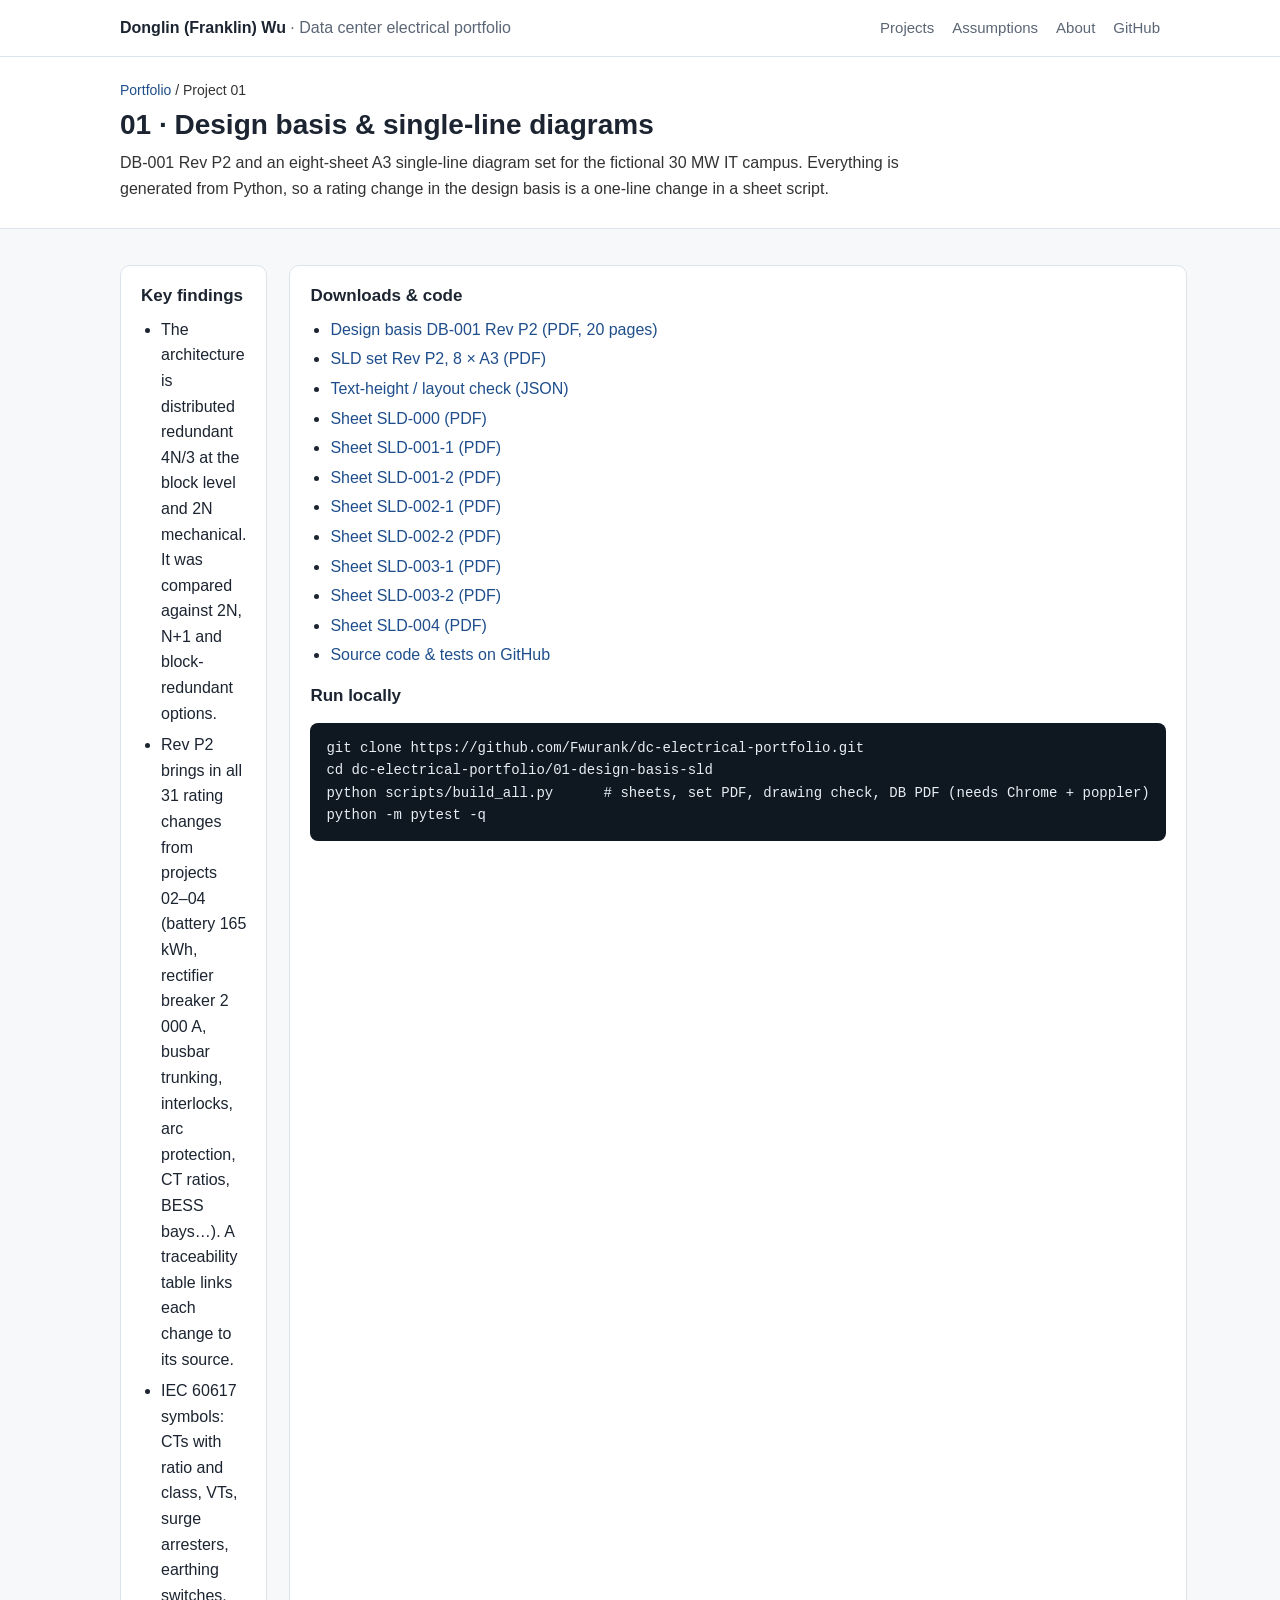
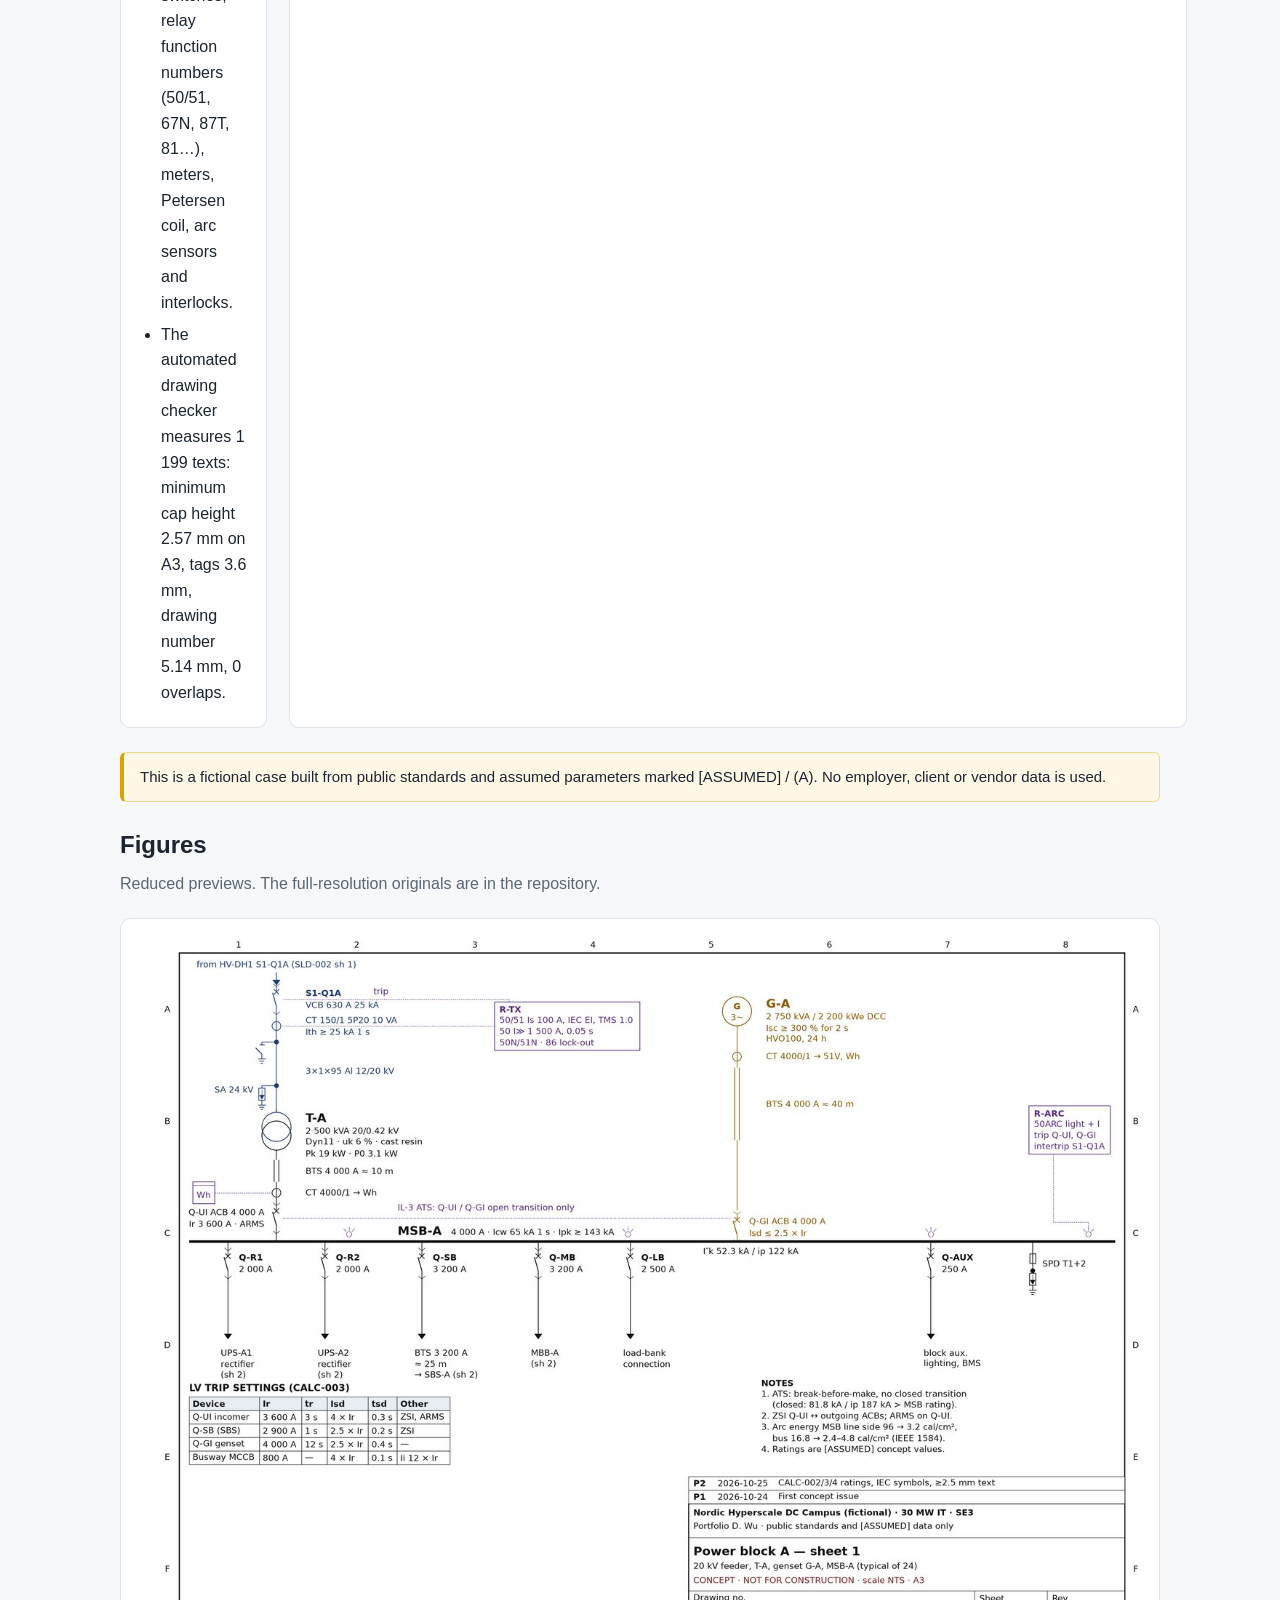
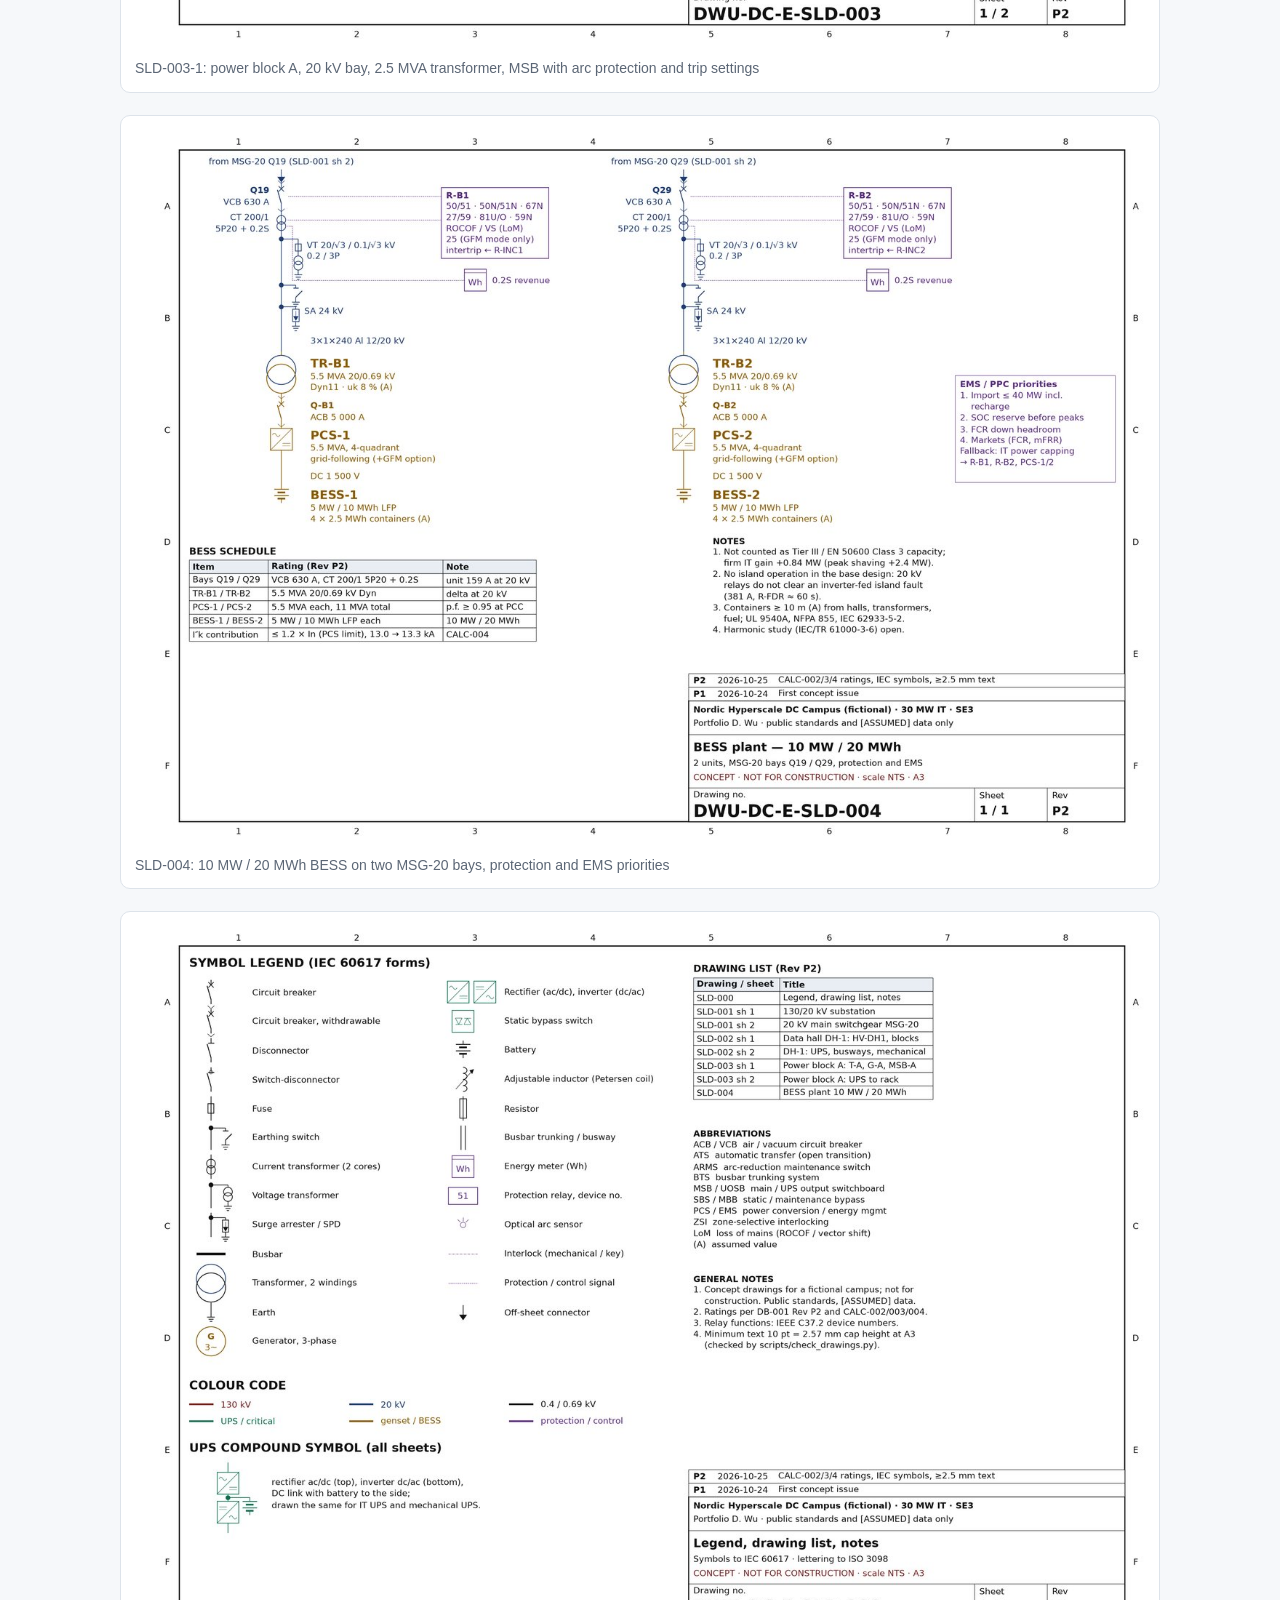
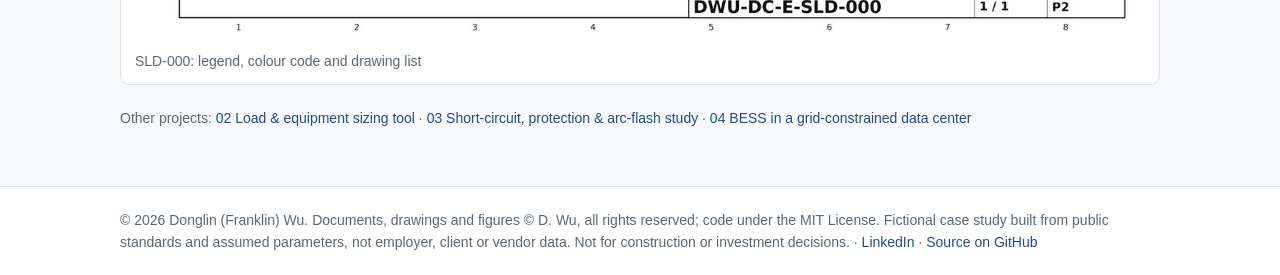
==== projects/01-design-basis.html @ 3aa4d8bf "Data center electrical portfolio: DB-001 Rev P2, SLD set Rev P2, CALC-002/003/004, Pages site" ====
<!doctype html>
<html lang="en"><head><meta charset="utf-8"><meta name="viewport" content="width=device-width,initial-scale=1">
<title>01 Design basis &amp; single-line diagrams · D. Wu portfolio</title><meta name="description" content="Design basis DB-001 Rev P2 for a 30 MW IT campus: two 130 kV lines, 2 × 63 MVA 130/20 kV transformers, six 5 MW halls with 24 power blocks of 2.5 MVA ">
<link rel="stylesheet" href="../assets/style.css"></head><body>
<header class="top"><div class="wrap"><a class="brand" href="../index.html">Donglin (Franklin) Wu <span>· Data center electrical portfolio</span></a><nav><a href="../index.html#projects">Projects</a><a href="../index.html#assumptions">Assumptions</a><a href="../index.html#about">About</a><a href="https://github.com/Fwurank/dc-electrical-portfolio">GitHub</a></nav></div></header>
<div class="page-head"><div class="wrap"><p class="crumb"><a href="../index.html">Portfolio</a> / Project 01</p>
<h1>01 · Design basis & single-line diagrams</h1><p>DB-001 Rev P2 and an eight-sheet A3 single-line diagram set for the fictional 30 MW IT campus. Everything is generated from Python, so a rating change in the design basis is a one-line change in a sheet script.</p></div></div>
<section><div class="wrap"><div class="cols">
<div class="box"><h3>Key findings</h3><ul class="findings"><li>The architecture is distributed redundant 4N/3 at the block level and 2N mechanical. It was compared against 2N, N+1 and block-redundant options.</li><li>Rev P2 brings in all 31 rating changes from projects 02–04 (battery 165 kWh, rectifier breaker 2 000 A, busbar trunking, interlocks, arc protection, CT ratios, BESS bays…). A traceability table links each change to its source.</li><li>IEC 60617 symbols: CTs with ratio and class, VTs, surge arresters, earthing switches, relay function numbers (50/51, 67N, 87T, 81…), meters, Petersen coil, arc sensors and interlocks.</li><li>The automated drawing checker measures 1 199 texts: minimum cap height 2.57 mm on A3, tags 3.6 mm, drawing number 5.14 mm, 0 overlaps.</li></ul></div>
<div class="box"><h3>Downloads &amp; code</h3><ul><li><a href="../01-design-basis-sld/docs/DWU-DC-E-DB-001_Design_Basis.pdf">Design basis DB-001 Rev P2 (PDF, 20 pages)</a></li><li><a href="../01-design-basis-sld/drawings/DWU-DC-E-SLD_concept_set_RevP2_A3.pdf">SLD set Rev P2, 8 × A3 (PDF)</a></li><li><a href="../01-design-basis-sld/drawings/text_height_check.json">Text-height / layout check (JSON)</a></li><li><a href="../01-design-basis-sld/drawings/SLD-000_legend_notes.pdf">Sheet SLD-000 (PDF)</a></li><li><a href="../01-design-basis-sld/drawings/SLD-001-1_130kV_substation.pdf">Sheet SLD-001-1 (PDF)</a></li><li><a href="../01-design-basis-sld/drawings/SLD-001-2_MSG-20_switchgear.pdf">Sheet SLD-001-2 (PDF)</a></li><li><a href="../01-design-basis-sld/drawings/SLD-002-1_DH1_MV_and_blocks.pdf">Sheet SLD-002-1 (PDF)</a></li><li><a href="../01-design-basis-sld/drawings/SLD-002-2_DH1_whitespace_mech.pdf">Sheet SLD-002-2 (PDF)</a></li><li><a href="../01-design-basis-sld/drawings/SLD-003-1_block_A_MV_LV.pdf">Sheet SLD-003-1 (PDF)</a></li><li><a href="../01-design-basis-sld/drawings/SLD-003-2_block_A_UPS_critical.pdf">Sheet SLD-003-2 (PDF)</a></li><li><a href="../01-design-basis-sld/drawings/SLD-004_BESS_plant.pdf">Sheet SLD-004 (PDF)</a></li><li><a href="https://github.com/Fwurank/dc-electrical-portfolio/tree/main/01-design-basis-sld">Source code &amp; tests on GitHub</a></li></ul>
<h3 style="margin-top:14px">Run locally</h3><pre>git clone https://github.com/Fwurank/dc-electrical-portfolio.git
cd dc-electrical-portfolio/01-design-basis-sld
python scripts/build_all.py      # sheets, set PDF, drawing check, DB PDF (needs Chrome + poppler)
python -m pytest -q</pre></div></div>
<div class="note">This is a fictional case built from public standards and assumed parameters marked [ASSUMED] / (A). No employer, client or vendor data is used.</div>
<h2 style="margin-top:10px">Figures</h2><p class="sub">Reduced previews. The full-resolution originals are in the repository.</p><figure><img src="../assets/img/p01_sld.jpg" alt="SLD-003-1: power block A, 20 kV bay, 2.5 MVA transformer, MSB with arc protection and trip settings" loading="lazy"><figcaption>SLD-003-1: power block A, 20 kV bay, 2.5 MVA transformer, MSB with arc protection and trip settings</figcaption></figure><figure><img src="../assets/img/p01_sld_bess.jpg" alt="SLD-004: 10 MW / 20 MWh BESS on two MSG-20 bays, protection and EMS priorities" loading="lazy"><figcaption>SLD-004: 10 MW / 20 MWh BESS on two MSG-20 bays, protection and EMS priorities</figcaption></figure><figure><img src="../assets/img/p01_legend.jpg" alt="SLD-000: legend, colour code and drawing list" loading="lazy"><figcaption>SLD-000: legend, colour code and drawing list</figcaption></figure>
<p class="crumb">Other projects: <a href="02-load-sizing.html">02 Load & equipment sizing tool</a> · <a href="03-shortcircuit-protection.html">03 Short-circuit, protection & arc-flash study</a> · <a href="04-bess.html">04 BESS in a grid-constrained data center</a></p></div></section>
<footer><div class="wrap">© 2026 Donglin (Franklin) Wu. Documents, drawings and figures © D. Wu, all rights reserved; code under the MIT License.
Fictional case study built from public standards and assumed parameters, not employer, client or vendor data. Not for construction or investment decisions.
· <a href="https://www.linkedin.com/in/donglinwu1998">LinkedIn</a> · <a href="https://github.com/Fwurank/dc-electrical-portfolio">Source on GitHub</a></div></footer>
</body></html>
---- assets/style.css ----
:root{--ink:#1b2430;--muted:#5b6675;--line:#dde3ea;--bg:#f6f8fa;--card:#fff;--accent:#1f4e8c;--accent2:#c8102e;--max:1080px}
*{box-sizing:border-box}html{-webkit-text-size-adjust:100%}
body{margin:0;font:16px/1.6 -apple-system,BlinkMacSystemFont,"Segoe UI",Roboto,"Helvetica Neue",Arial,sans-serif;color:var(--ink);background:var(--bg)}
a{color:var(--accent);text-decoration:none}a:hover{text-decoration:underline}
.wrap{max-width:var(--max);margin:0 auto;padding:0 20px}
header.top{background:#fff;border-bottom:1px solid var(--line);position:sticky;top:0;z-index:5}
header.top .wrap{display:flex;align-items:center;justify-content:space-between;gap:12px;min-height:56px;flex-wrap:wrap}
.brand{font-weight:700;color:var(--ink)}.brand span{color:var(--muted);font-weight:400}
nav a{margin-left:18px;color:var(--muted);font-size:15px}nav a:first-child{margin-left:0}
.hero{background:linear-gradient(135deg,#14325c,#1f4e8c);color:#fff;padding:56px 0 44px}
.hero h1{margin:0 0 6px;font-size:34px;line-height:1.2}.hero .role{font-size:19px;opacity:.95;margin:0 0 4px}
.hero .loc{opacity:.8;margin:0 0 18px}.hero p.lead{max-width:760px;font-size:17px;opacity:.95}
.btn{display:inline-block;padding:9px 16px;border-radius:6px;border:1px solid rgba(255,255,255,.6);color:#fff;margin:6px 8px 0 0;font-size:15px}
.btn:hover{background:rgba(255,255,255,.12);text-decoration:none}
.btn.solid{background:#fff;color:var(--accent);border-color:#fff}
.btn.dark{border-color:var(--accent);color:var(--accent)}.btn.dark:hover{background:#eef3fa}
.note{background:#fff8e6;border:1px solid #f0d98c;border-left:4px solid #d9a400;border-radius:6px;padding:12px 16px;margin:24px 0;font-size:15px}
.hero .note{color:var(--ink);margin-bottom:0}
section{padding:36px 0}section h2{font-size:24px;margin:0 0 6px}.sub{color:var(--muted);margin:0 0 22px}
.grid{display:grid;grid-template-columns:repeat(2,1fr);gap:22px}
.card{background:var(--card);border:1px solid var(--line);border-radius:10px;overflow:hidden;display:flex;flex-direction:column}
.card img{width:100%;aspect-ratio:16/10;object-fit:cover;object-position:top;border-bottom:1px solid var(--line);background:#fff;display:block}
.card .body{padding:16px 18px 18px;display:flex;flex-direction:column;flex:1}
.card .num{font-size:13px;font-weight:700;color:var(--accent2);letter-spacing:.06em}
.card h3{margin:2px 0 8px;font-size:19px;line-height:1.3}.card h3 a{color:var(--ink)}
.card p{margin:0 0 12px;color:#333;font-size:15px}
.tags{margin:0 0 12px;padding:0;list-style:none;display:flex;flex-wrap:wrap;gap:6px}
.tags li{font-size:12px;background:#eef3fa;color:var(--accent);border-radius:20px;padding:2px 9px}
.links{margin-top:auto;display:flex;flex-wrap:wrap;gap:8px 14px;font-size:14px;font-weight:600}
.kv{width:100%;border-collapse:collapse;background:#fff;border:1px solid var(--line);border-radius:8px;overflow:hidden;font-size:15px}
.kv th,.kv td{text-align:left;padding:9px 12px;border-bottom:1px solid var(--line);vertical-align:top}
.kv th{background:#f0f4f9;font-weight:600;width:28%}.kv tr:last-child td,.kv tr:last-child th{border-bottom:0}
.cols{display:grid;grid-template-columns:1fr 1fr;gap:22px}
.box{background:#fff;border:1px solid var(--line);border-radius:10px;padding:16px 20px}
.box h3{margin:0 0 8px;font-size:17px}.box ul{margin:0;padding-left:20px}.box li{margin:4px 0}
figure{margin:0 0 22px;background:#fff;border:1px solid var(--line);border-radius:10px;padding:10px}
figure img{width:100%;height:auto;display:block}figcaption{font-size:14px;color:var(--muted);padding:8px 4px 2px}
.findings li{margin:6px 0}
.crumb{font-size:14px;color:var(--muted);margin:22px 0 0}
.page-head{background:#fff;border-bottom:1px solid var(--line);padding:22px 0 26px}
.page-head h1{margin:6px 0 8px;font-size:28px;line-height:1.25}.page-head p{margin:0;color:#333;max-width:820px}
footer{border-top:1px solid var(--line);background:#fff;color:var(--muted);font-size:14px;padding:22px 0;margin-top:20px}
code{background:#eef1f5;padding:1px 5px;border-radius:4px;font-size:90%}
pre{background:#0f1720;color:#e6edf3;padding:14px 16px;border-radius:8px;overflow:auto;font-size:14px}
@media (max-width:760px){.grid,.cols{grid-template-columns:1fr}.hero{padding:38px 0 30px}.hero h1{font-size:27px}
nav a{margin-left:12px;font-size:14px}.kv th{width:38%}}
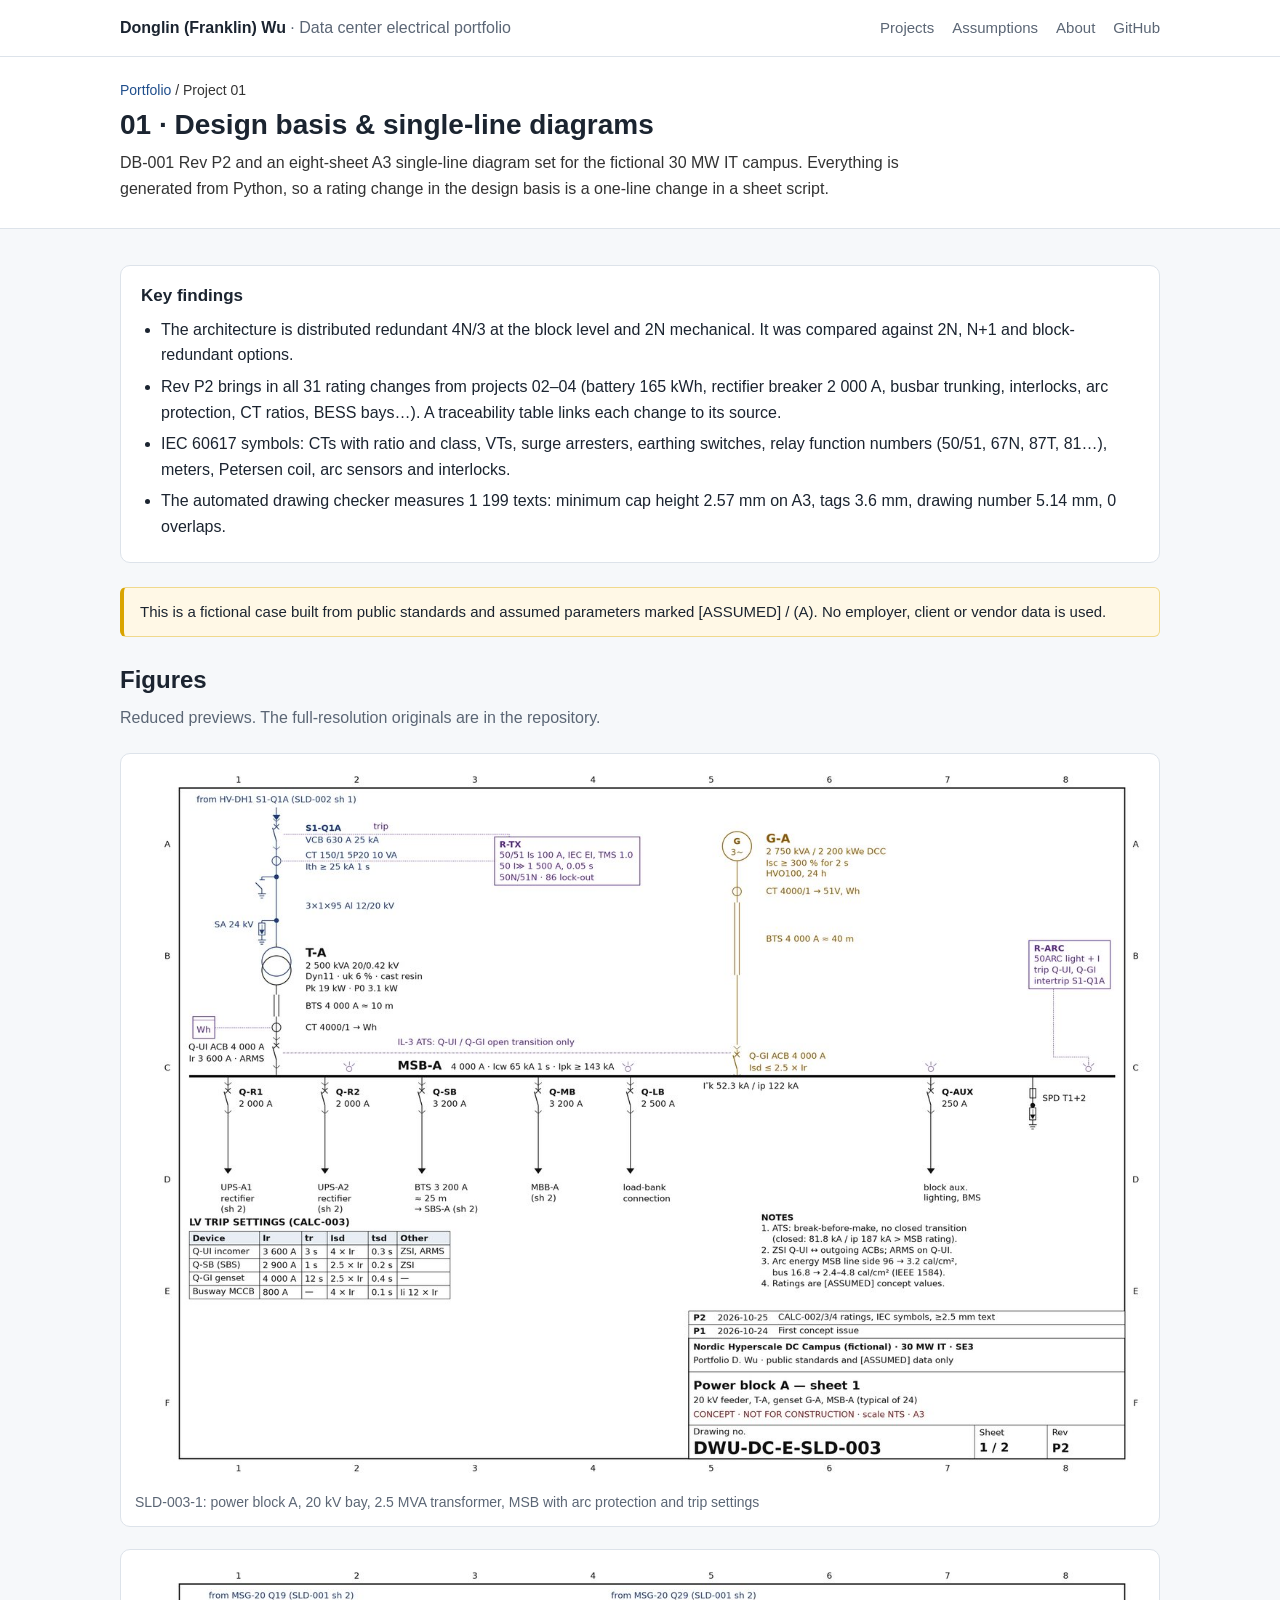
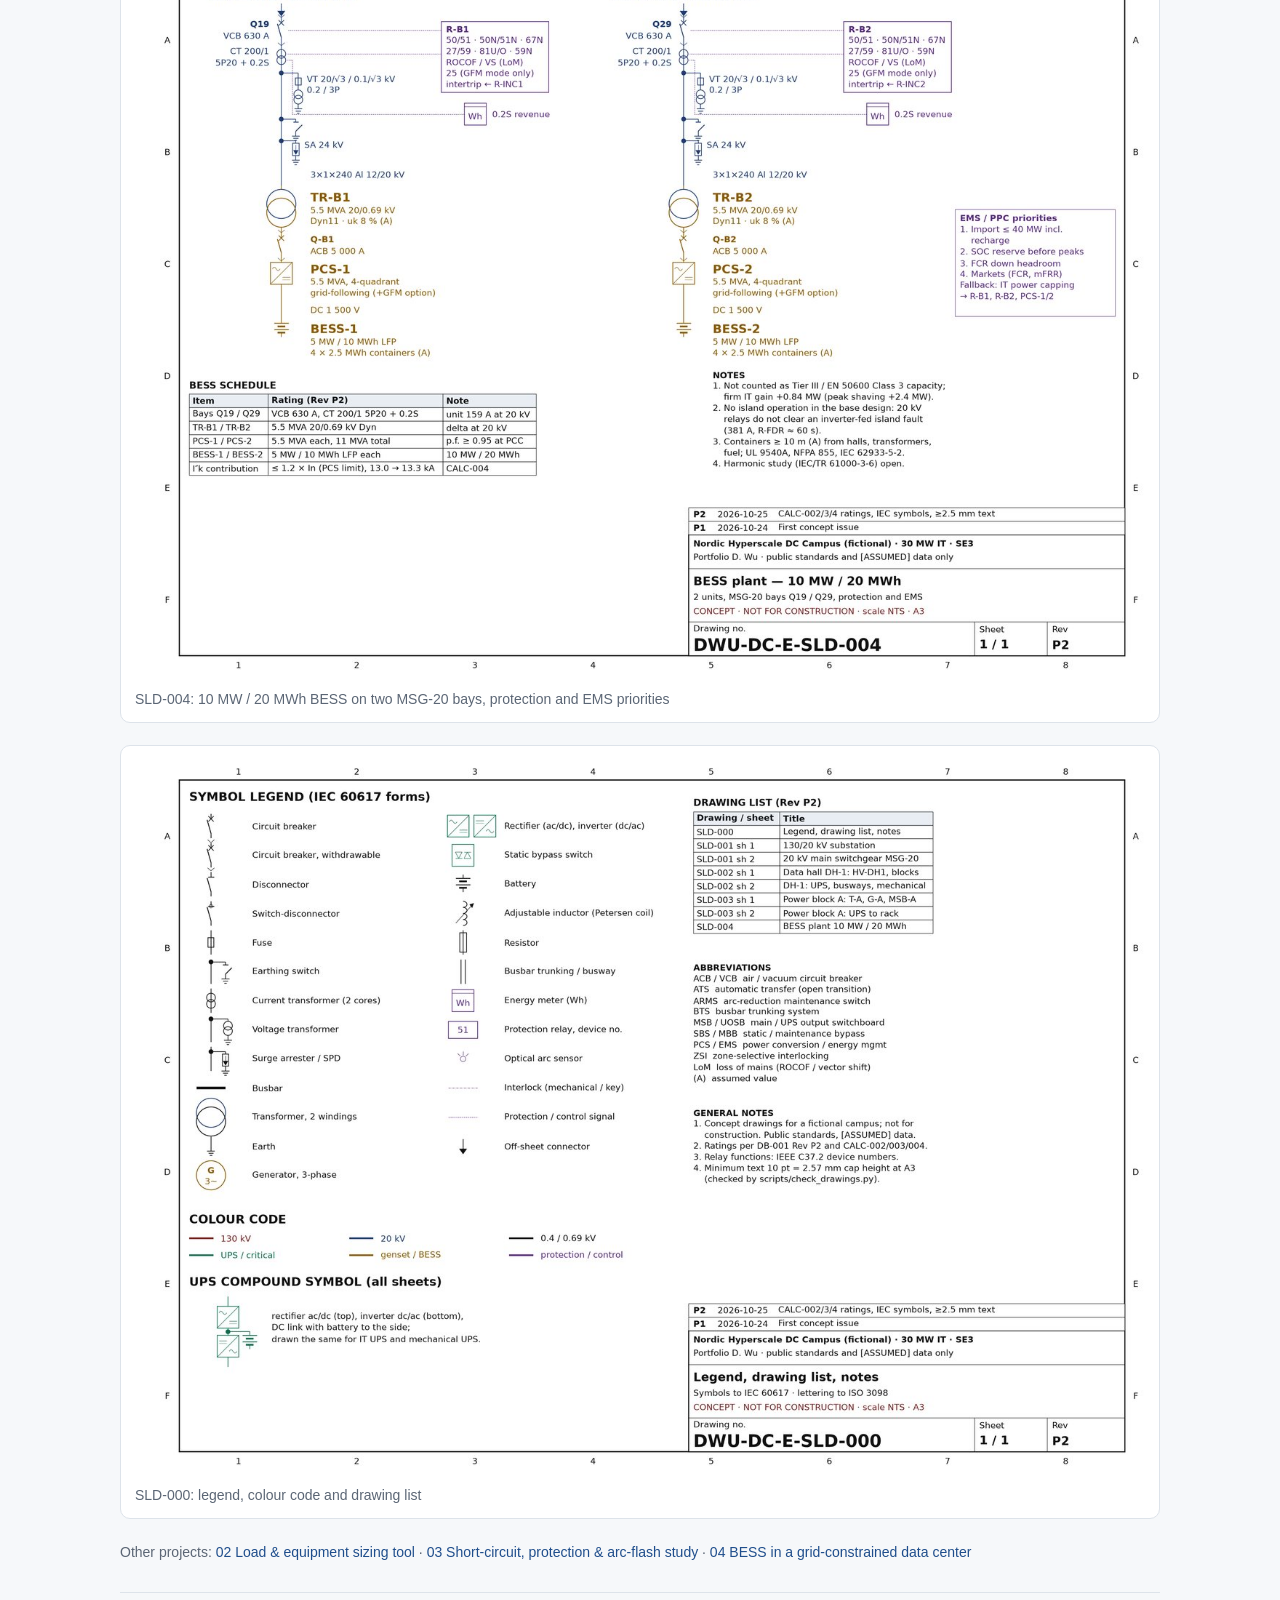
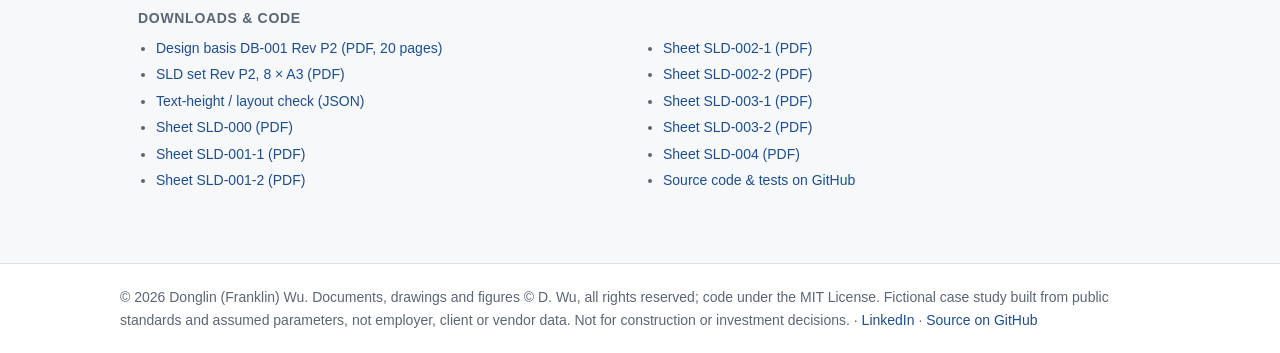
==== commit cd03a7e7: "Site: move 'Downloads & code' to the bottom of each project page; remove 'Run locally' blocks" ====
--- a/projects/01-design-basis.html
+++ b/projects/01-design-basis.html
@@ -5,16 +5,13 @@
 <header class="top"><div class="wrap"><a class="brand" href="../index.html">Donglin (Franklin) Wu <span>· Data center electrical portfolio</span></a><nav><a href="../index.html#projects">Projects</a><a href="../index.html#assumptions">Assumptions</a><a href="../index.html#about">About</a><a href="https://github.com/Fwurank/dc-electrical-portfolio">GitHub</a></nav></div></header>
 <div class="page-head"><div class="wrap"><p class="crumb"><a href="../index.html">Portfolio</a> / Project 01</p>
 <h1>01 · Design basis & single-line diagrams</h1><p>DB-001 Rev P2 and an eight-sheet A3 single-line diagram set for the fictional 30 MW IT campus. Everything is generated from Python, so a rating change in the design basis is a one-line change in a sheet script.</p></div></div>
-<section><div class="wrap"><div class="cols">
+<section><div class="wrap">
 <div class="box"><h3>Key findings</h3><ul class="findings"><li>The architecture is distributed redundant 4N/3 at the block level and 2N mechanical. It was compared against 2N, N+1 and block-redundant options.</li><li>Rev P2 brings in all 31 rating changes from projects 02–04 (battery 165 kWh, rectifier breaker 2 000 A, busbar trunking, interlocks, arc protection, CT ratios, BESS bays…). A traceability table links each change to its source.</li><li>IEC 60617 symbols: CTs with ratio and class, VTs, surge arresters, earthing switches, relay function numbers (50/51, 67N, 87T, 81…), meters, Petersen coil, arc sensors and interlocks.</li><li>The automated drawing checker measures 1 199 texts: minimum cap height 2.57 mm on A3, tags 3.6 mm, drawing number 5.14 mm, 0 overlaps.</li></ul></div>
-<div class="box"><h3>Downloads &amp; code</h3><ul><li><a href="../01-design-basis-sld/docs/DWU-DC-E-DB-001_Design_Basis.pdf">Design basis DB-001 Rev P2 (PDF, 20 pages)</a></li><li><a href="../01-design-basis-sld/drawings/DWU-DC-E-SLD_concept_set_RevP2_A3.pdf">SLD set Rev P2, 8 × A3 (PDF)</a></li><li><a href="../01-design-basis-sld/drawings/text_height_check.json">Text-height / layout check (JSON)</a></li><li><a href="../01-design-basis-sld/drawings/SLD-000_legend_notes.pdf">Sheet SLD-000 (PDF)</a></li><li><a href="../01-design-basis-sld/drawings/SLD-001-1_130kV_substation.pdf">Sheet SLD-001-1 (PDF)</a></li><li><a href="../01-design-basis-sld/drawings/SLD-001-2_MSG-20_switchgear.pdf">Sheet SLD-001-2 (PDF)</a></li><li><a href="../01-design-basis-sld/drawings/SLD-002-1_DH1_MV_and_blocks.pdf">Sheet SLD-002-1 (PDF)</a></li><li><a href="../01-design-basis-sld/drawings/SLD-002-2_DH1_whitespace_mech.pdf">Sheet SLD-002-2 (PDF)</a></li><li><a href="../01-design-basis-sld/drawings/SLD-003-1_block_A_MV_LV.pdf">Sheet SLD-003-1 (PDF)</a></li><li><a href="../01-design-basis-sld/drawings/SLD-003-2_block_A_UPS_critical.pdf">Sheet SLD-003-2 (PDF)</a></li><li><a href="../01-design-basis-sld/drawings/SLD-004_BESS_plant.pdf">Sheet SLD-004 (PDF)</a></li><li><a href="https://github.com/Fwurank/dc-electrical-portfolio/tree/main/01-design-basis-sld">Source code &amp; tests on GitHub</a></li></ul>
-<h3 style="margin-top:14px">Run locally</h3><pre>git clone https://github.com/Fwurank/dc-electrical-portfolio.git
-cd dc-electrical-portfolio/01-design-basis-sld
-python scripts/build_all.py      # sheets, set PDF, drawing check, DB PDF (needs Chrome + poppler)
-python -m pytest -q</pre></div></div>
 <div class="note">This is a fictional case built from public standards and assumed parameters marked [ASSUMED] / (A). No employer, client or vendor data is used.</div>
 <h2 style="margin-top:10px">Figures</h2><p class="sub">Reduced previews. The full-resolution originals are in the repository.</p><figure><img src="../assets/img/p01_sld.jpg" alt="SLD-003-1: power block A, 20 kV bay, 2.5 MVA transformer, MSB with arc protection and trip settings" loading="lazy"><figcaption>SLD-003-1: power block A, 20 kV bay, 2.5 MVA transformer, MSB with arc protection and trip settings</figcaption></figure><figure><img src="../assets/img/p01_sld_bess.jpg" alt="SLD-004: 10 MW / 20 MWh BESS on two MSG-20 bays, protection and EMS priorities" loading="lazy"><figcaption>SLD-004: 10 MW / 20 MWh BESS on two MSG-20 bays, protection and EMS priorities</figcaption></figure><figure><img src="../assets/img/p01_legend.jpg" alt="SLD-000: legend, colour code and drawing list" loading="lazy"><figcaption>SLD-000: legend, colour code and drawing list</figcaption></figure>
-<p class="crumb">Other projects: <a href="02-load-sizing.html">02 Load & equipment sizing tool</a> · <a href="03-shortcircuit-protection.html">03 Short-circuit, protection & arc-flash study</a> · <a href="04-bess.html">04 BESS in a grid-constrained data center</a></p></div></section>
+<p class="crumb">Other projects: <a href="02-load-sizing.html">02 Load & equipment sizing tool</a> · <a href="03-shortcircuit-protection.html">03 Short-circuit, protection & arc-flash study</a> · <a href="04-bess.html">04 BESS in a grid-constrained data center</a></p>
+<div class="downloads"><h3>Downloads &amp; code</h3><ul><li><a href="../01-design-basis-sld/docs/DWU-DC-E-DB-001_Design_Basis.pdf">Design basis DB-001 Rev P2 (PDF, 20 pages)</a></li><li><a href="../01-design-basis-sld/drawings/DWU-DC-E-SLD_concept_set_RevP2_A3.pdf">SLD set Rev P2, 8 × A3 (PDF)</a></li><li><a href="../01-design-basis-sld/drawings/text_height_check.json">Text-height / layout check (JSON)</a></li><li><a href="../01-design-basis-sld/drawings/SLD-000_legend_notes.pdf">Sheet SLD-000 (PDF)</a></li><li><a href="../01-design-basis-sld/drawings/SLD-001-1_130kV_substation.pdf">Sheet SLD-001-1 (PDF)</a></li><li><a href="../01-design-basis-sld/drawings/SLD-001-2_MSG-20_switchgear.pdf">Sheet SLD-001-2 (PDF)</a></li><li><a href="../01-design-basis-sld/drawings/SLD-002-1_DH1_MV_and_blocks.pdf">Sheet SLD-002-1 (PDF)</a></li><li><a href="../01-design-basis-sld/drawings/SLD-002-2_DH1_whitespace_mech.pdf">Sheet SLD-002-2 (PDF)</a></li><li><a href="../01-design-basis-sld/drawings/SLD-003-1_block_A_MV_LV.pdf">Sheet SLD-003-1 (PDF)</a></li><li><a href="../01-design-basis-sld/drawings/SLD-003-2_block_A_UPS_critical.pdf">Sheet SLD-003-2 (PDF)</a></li><li><a href="../01-design-basis-sld/drawings/SLD-004_BESS_plant.pdf">Sheet SLD-004 (PDF)</a></li><li><a href="https://github.com/Fwurank/dc-electrical-portfolio/tree/main/01-design-basis-sld">Source code &amp; tests on GitHub</a></li></ul></div>
+</div></section>
 <footer><div class="wrap">© 2026 Donglin (Franklin) Wu. Documents, drawings and figures © D. Wu, all rights reserved; code under the MIT License.
 Fictional case study built from public standards and assumed parameters, not employer, client or vendor data. Not for construction or investment decisions.
 · <a href="https://www.linkedin.com/in/donglinwu1998">LinkedIn</a> · <a href="https://github.com/Fwurank/dc-electrical-portfolio">Source on GitHub</a></div></footer>
--- a/assets/style.css
+++ b/assets/style.css
@@ -39,8 +39,11 @@
 .crumb{font-size:14px;color:var(--muted);margin:22px 0 0}
 .page-head{background:#fff;border-bottom:1px solid var(--line);padding:22px 0 26px}
 .page-head h1{margin:6px 0 8px;font-size:28px;line-height:1.25}.page-head p{margin:0;color:#333;max-width:820px}
+.downloads{margin:28px 0 0;padding:14px 18px;border-top:1px solid var(--line);font-size:14px;color:var(--muted)}
+.downloads h3{margin:0 0 6px;font-size:14px;font-weight:600;color:var(--muted);text-transform:uppercase;letter-spacing:.05em}
+.downloads ul{margin:0;padding-left:18px;columns:2;column-gap:28px}.downloads li{margin:0;padding:2px 0;break-inside:avoid}
 footer{border-top:1px solid var(--line);background:#fff;color:var(--muted);font-size:14px;padding:22px 0;margin-top:20px}
 code{background:#eef1f5;padding:1px 5px;border-radius:4px;font-size:90%}
 pre{background:#0f1720;color:#e6edf3;padding:14px 16px;border-radius:8px;overflow:auto;font-size:14px}
-@media (max-width:760px){.grid,.cols{grid-template-columns:1fr}.hero{padding:38px 0 30px}.hero h1{font-size:27px}
+@media (max-width:760px){.grid,.cols{grid-template-columns:1fr}.downloads ul{columns:1}.hero{padding:38px 0 30px}.hero h1{font-size:27px}
 nav a{margin-left:12px;font-size:14px}.kv th{width:38%}}
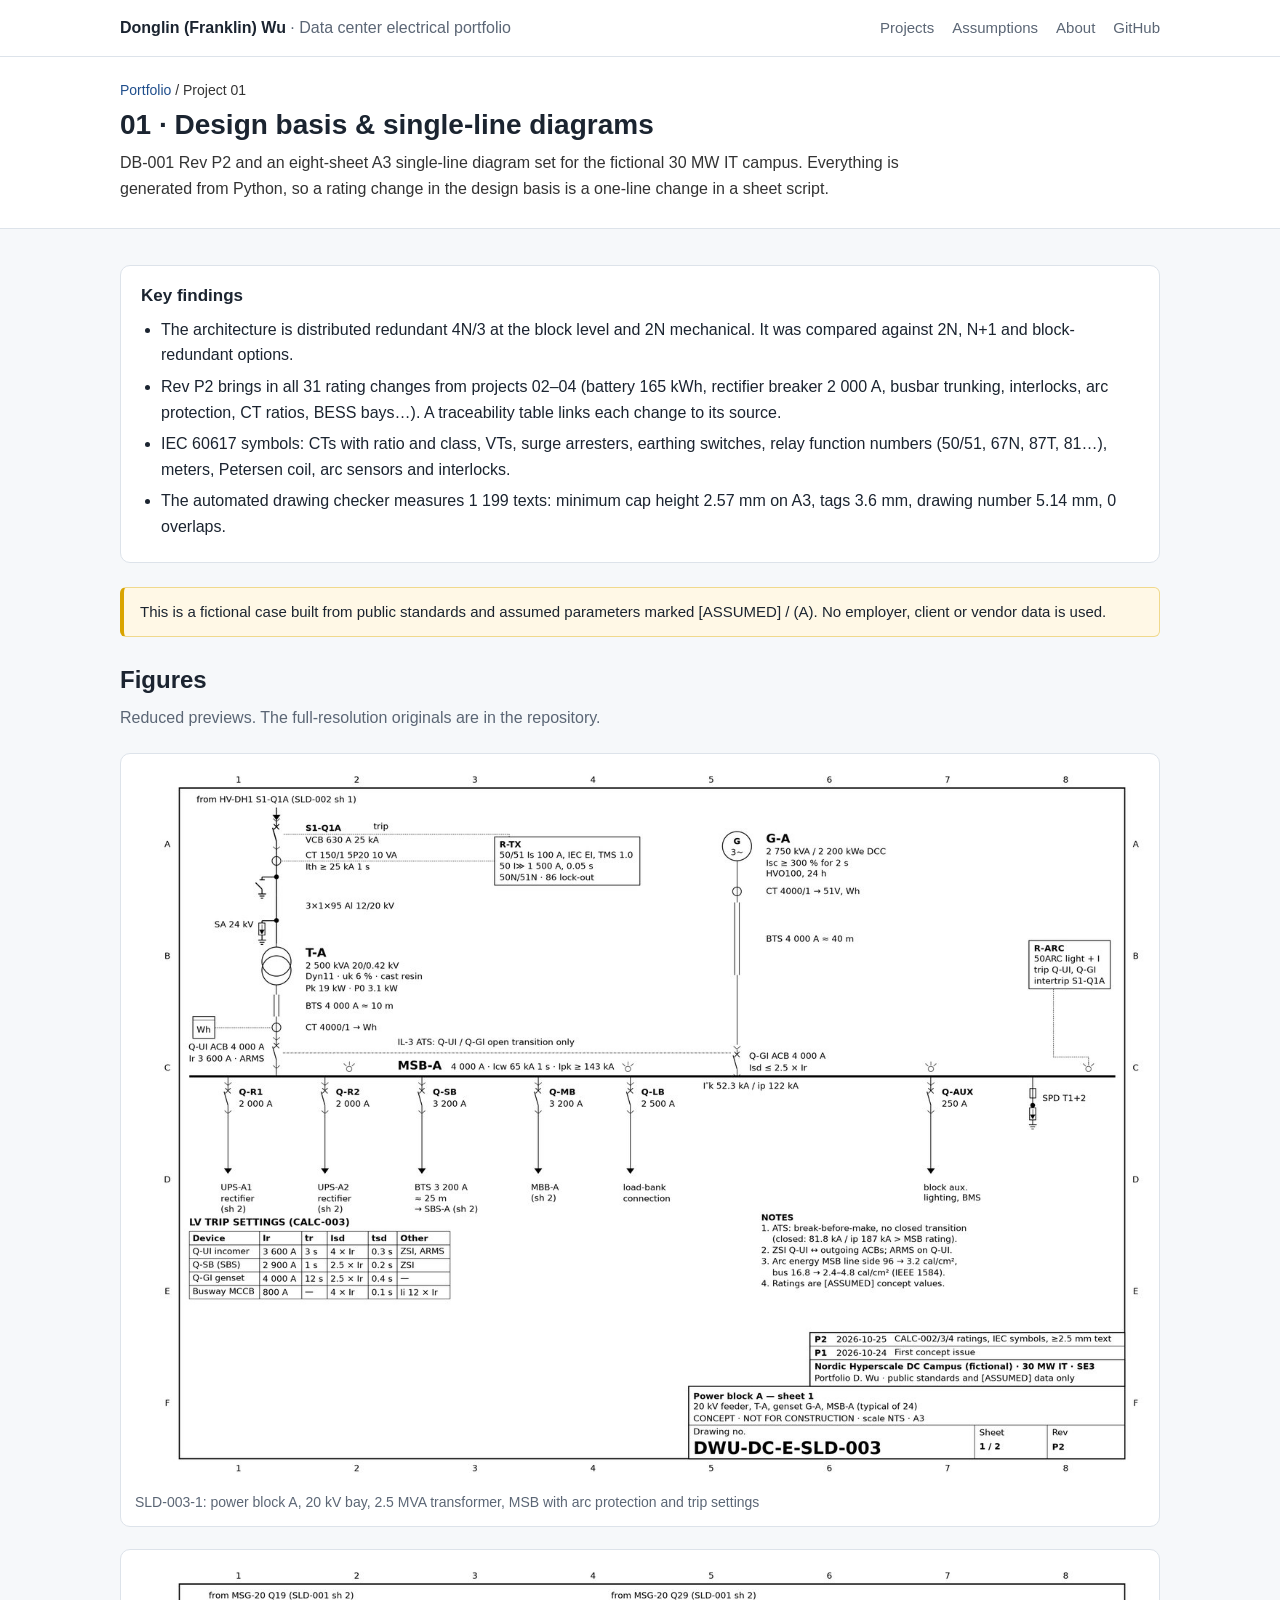
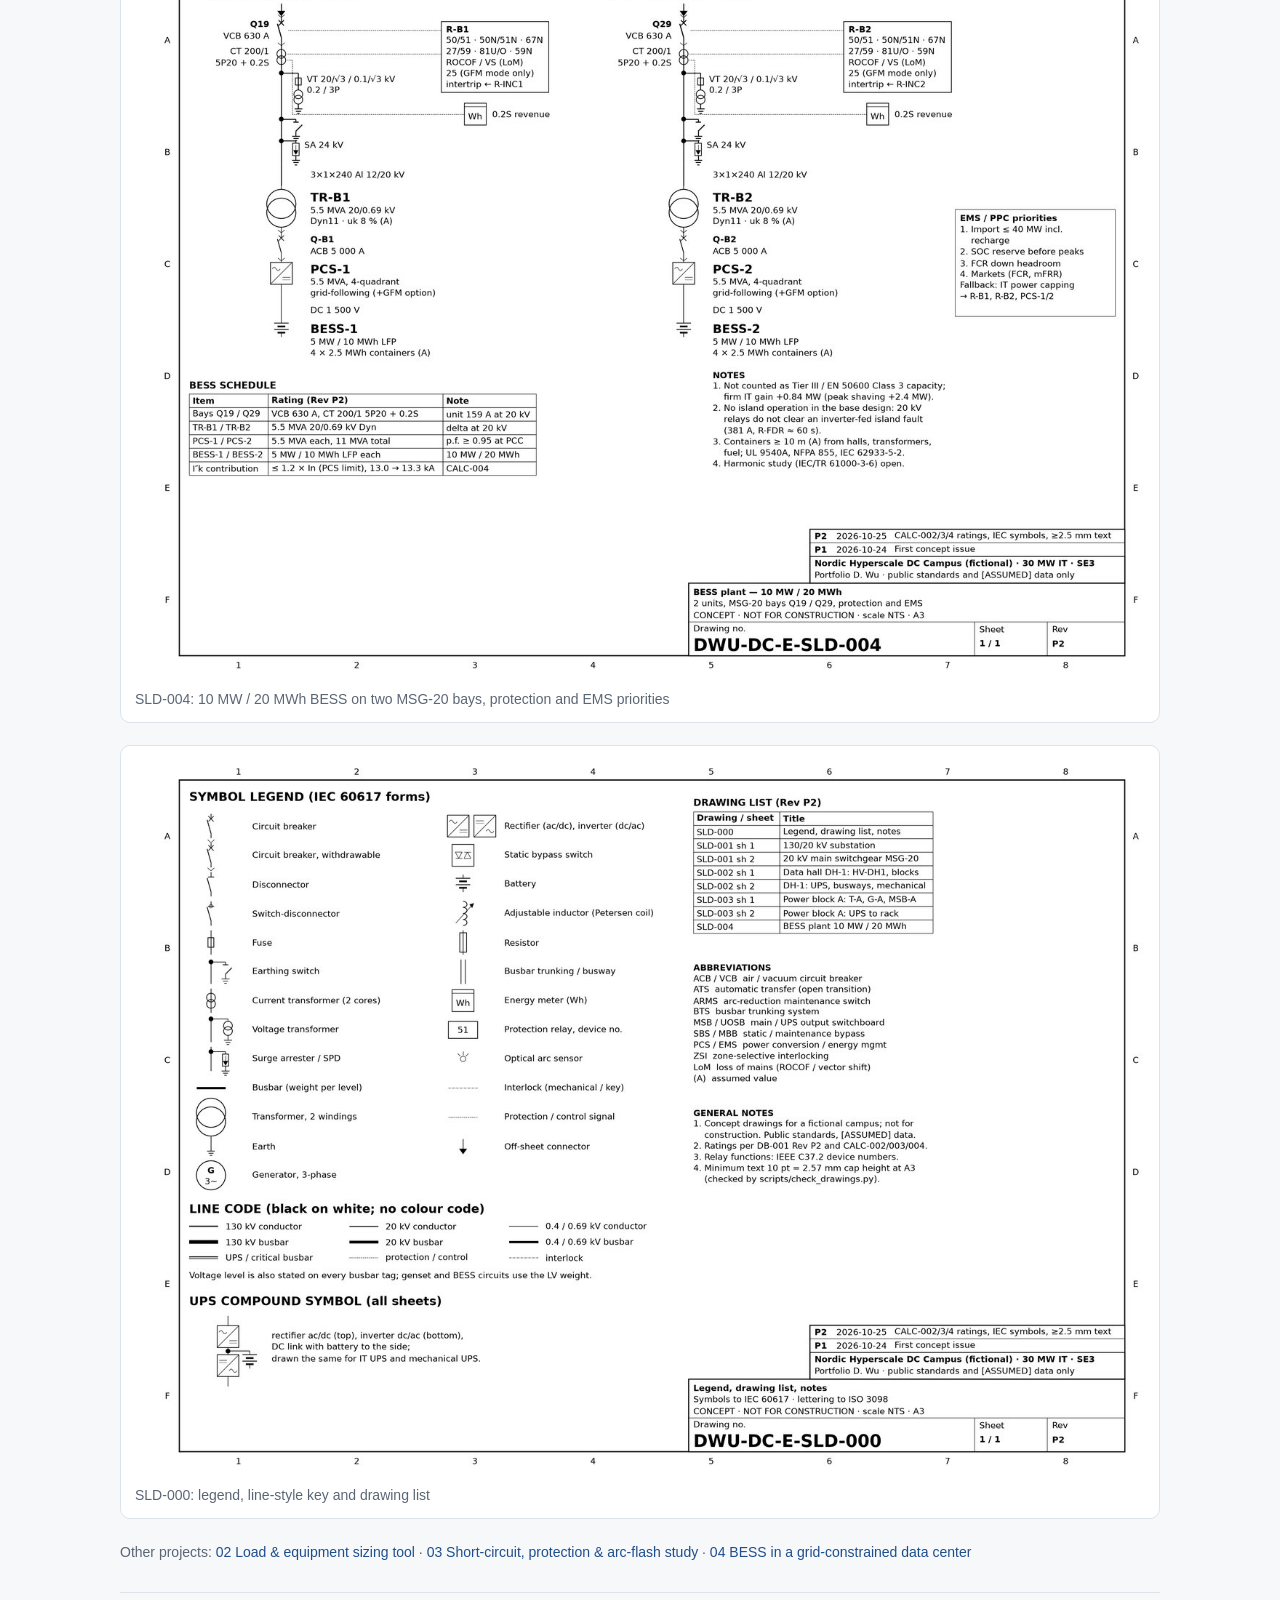
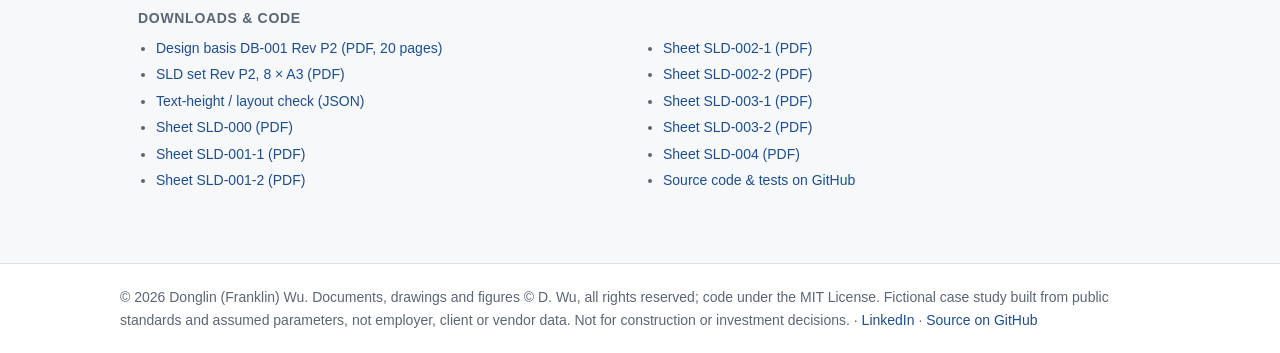
==== commit 9fcb9bba: "Project 01 SLDs: pure black-on-white drawings and stepped title block - sld_lib: monochrome() export" ====
--- a/projects/01-design-basis.html
+++ b/projects/01-design-basis.html
@@ -8,7 +8,7 @@
 <section><div class="wrap">
 <div class="box"><h3>Key findings</h3><ul class="findings"><li>The architecture is distributed redundant 4N/3 at the block level and 2N mechanical. It was compared against 2N, N+1 and block-redundant options.</li><li>Rev P2 brings in all 31 rating changes from projects 02–04 (battery 165 kWh, rectifier breaker 2 000 A, busbar trunking, interlocks, arc protection, CT ratios, BESS bays…). A traceability table links each change to its source.</li><li>IEC 60617 symbols: CTs with ratio and class, VTs, surge arresters, earthing switches, relay function numbers (50/51, 67N, 87T, 81…), meters, Petersen coil, arc sensors and interlocks.</li><li>The automated drawing checker measures 1 199 texts: minimum cap height 2.57 mm on A3, tags 3.6 mm, drawing number 5.14 mm, 0 overlaps.</li></ul></div>
 <div class="note">This is a fictional case built from public standards and assumed parameters marked [ASSUMED] / (A). No employer, client or vendor data is used.</div>
-<h2 style="margin-top:10px">Figures</h2><p class="sub">Reduced previews. The full-resolution originals are in the repository.</p><figure><img src="../assets/img/p01_sld.jpg" alt="SLD-003-1: power block A, 20 kV bay, 2.5 MVA transformer, MSB with arc protection and trip settings" loading="lazy"><figcaption>SLD-003-1: power block A, 20 kV bay, 2.5 MVA transformer, MSB with arc protection and trip settings</figcaption></figure><figure><img src="../assets/img/p01_sld_bess.jpg" alt="SLD-004: 10 MW / 20 MWh BESS on two MSG-20 bays, protection and EMS priorities" loading="lazy"><figcaption>SLD-004: 10 MW / 20 MWh BESS on two MSG-20 bays, protection and EMS priorities</figcaption></figure><figure><img src="../assets/img/p01_legend.jpg" alt="SLD-000: legend, colour code and drawing list" loading="lazy"><figcaption>SLD-000: legend, colour code and drawing list</figcaption></figure>
+<h2 style="margin-top:10px">Figures</h2><p class="sub">Reduced previews. The full-resolution originals are in the repository.</p><figure><img src="../assets/img/p01_sld.jpg" alt="SLD-003-1: power block A, 20 kV bay, 2.5 MVA transformer, MSB with arc protection and trip settings" loading="lazy"><figcaption>SLD-003-1: power block A, 20 kV bay, 2.5 MVA transformer, MSB with arc protection and trip settings</figcaption></figure><figure><img src="../assets/img/p01_sld_bess.jpg" alt="SLD-004: 10 MW / 20 MWh BESS on two MSG-20 bays, protection and EMS priorities" loading="lazy"><figcaption>SLD-004: 10 MW / 20 MWh BESS on two MSG-20 bays, protection and EMS priorities</figcaption></figure><figure><img src="../assets/img/p01_legend.jpg" alt="SLD-000: legend, line-style key and drawing list" loading="lazy"><figcaption>SLD-000: legend, line-style key and drawing list</figcaption></figure>
 <p class="crumb">Other projects: <a href="02-load-sizing.html">02 Load & equipment sizing tool</a> · <a href="03-shortcircuit-protection.html">03 Short-circuit, protection & arc-flash study</a> · <a href="04-bess.html">04 BESS in a grid-constrained data center</a></p>
 <div class="downloads"><h3>Downloads &amp; code</h3><ul><li><a href="../01-design-basis-sld/docs/DWU-DC-E-DB-001_Design_Basis.pdf">Design basis DB-001 Rev P2 (PDF, 20 pages)</a></li><li><a href="../01-design-basis-sld/drawings/DWU-DC-E-SLD_concept_set_RevP2_A3.pdf">SLD set Rev P2, 8 × A3 (PDF)</a></li><li><a href="../01-design-basis-sld/drawings/text_height_check.json">Text-height / layout check (JSON)</a></li><li><a href="../01-design-basis-sld/drawings/SLD-000_legend_notes.pdf">Sheet SLD-000 (PDF)</a></li><li><a href="../01-design-basis-sld/drawings/SLD-001-1_130kV_substation.pdf">Sheet SLD-001-1 (PDF)</a></li><li><a href="../01-design-basis-sld/drawings/SLD-001-2_MSG-20_switchgear.pdf">Sheet SLD-001-2 (PDF)</a></li><li><a href="../01-design-basis-sld/drawings/SLD-002-1_DH1_MV_and_blocks.pdf">Sheet SLD-002-1 (PDF)</a></li><li><a href="../01-design-basis-sld/drawings/SLD-002-2_DH1_whitespace_mech.pdf">Sheet SLD-002-2 (PDF)</a></li><li><a href="../01-design-basis-sld/drawings/SLD-003-1_block_A_MV_LV.pdf">Sheet SLD-003-1 (PDF)</a></li><li><a href="../01-design-basis-sld/drawings/SLD-003-2_block_A_UPS_critical.pdf">Sheet SLD-003-2 (PDF)</a></li><li><a href="../01-design-basis-sld/drawings/SLD-004_BESS_plant.pdf">Sheet SLD-004 (PDF)</a></li><li><a href="https://github.com/Fwurank/dc-electrical-portfolio/tree/main/01-design-basis-sld">Source code &amp; tests on GitHub</a></li></ul></div>
 </div></section>
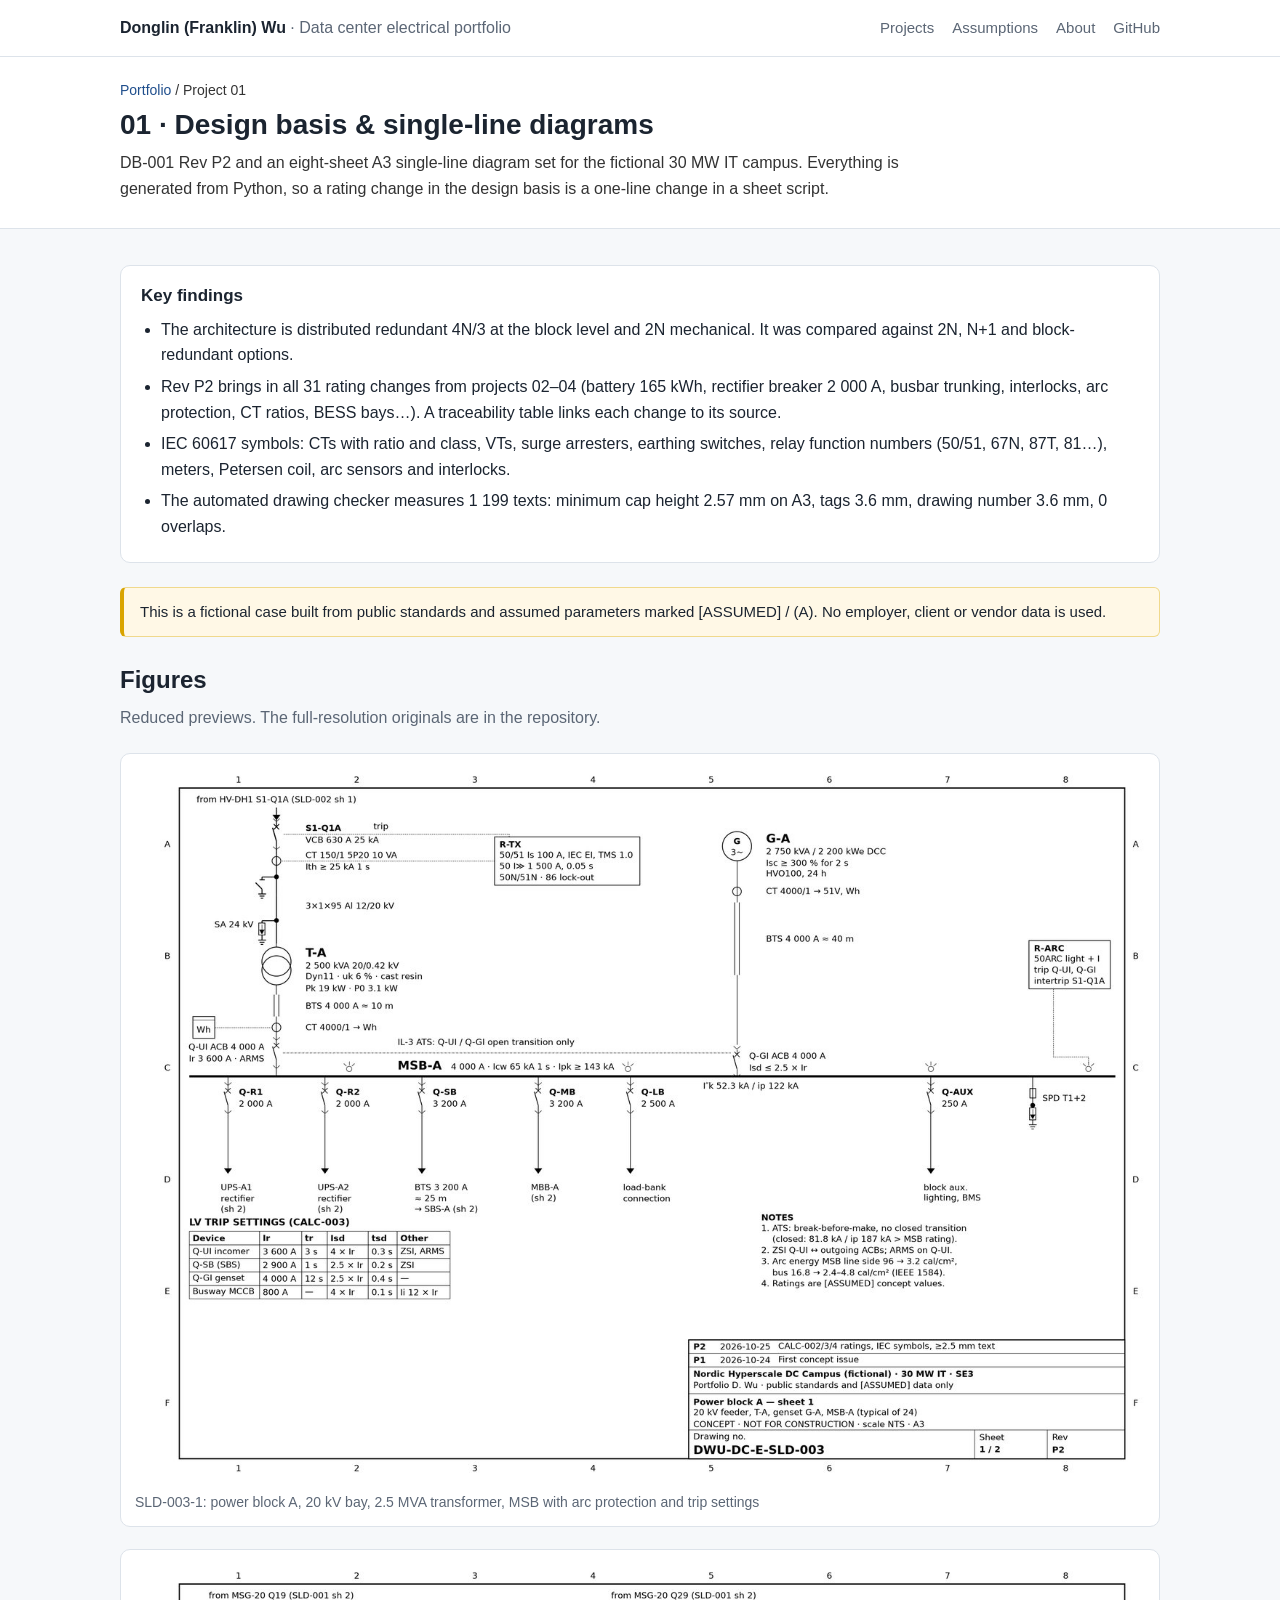
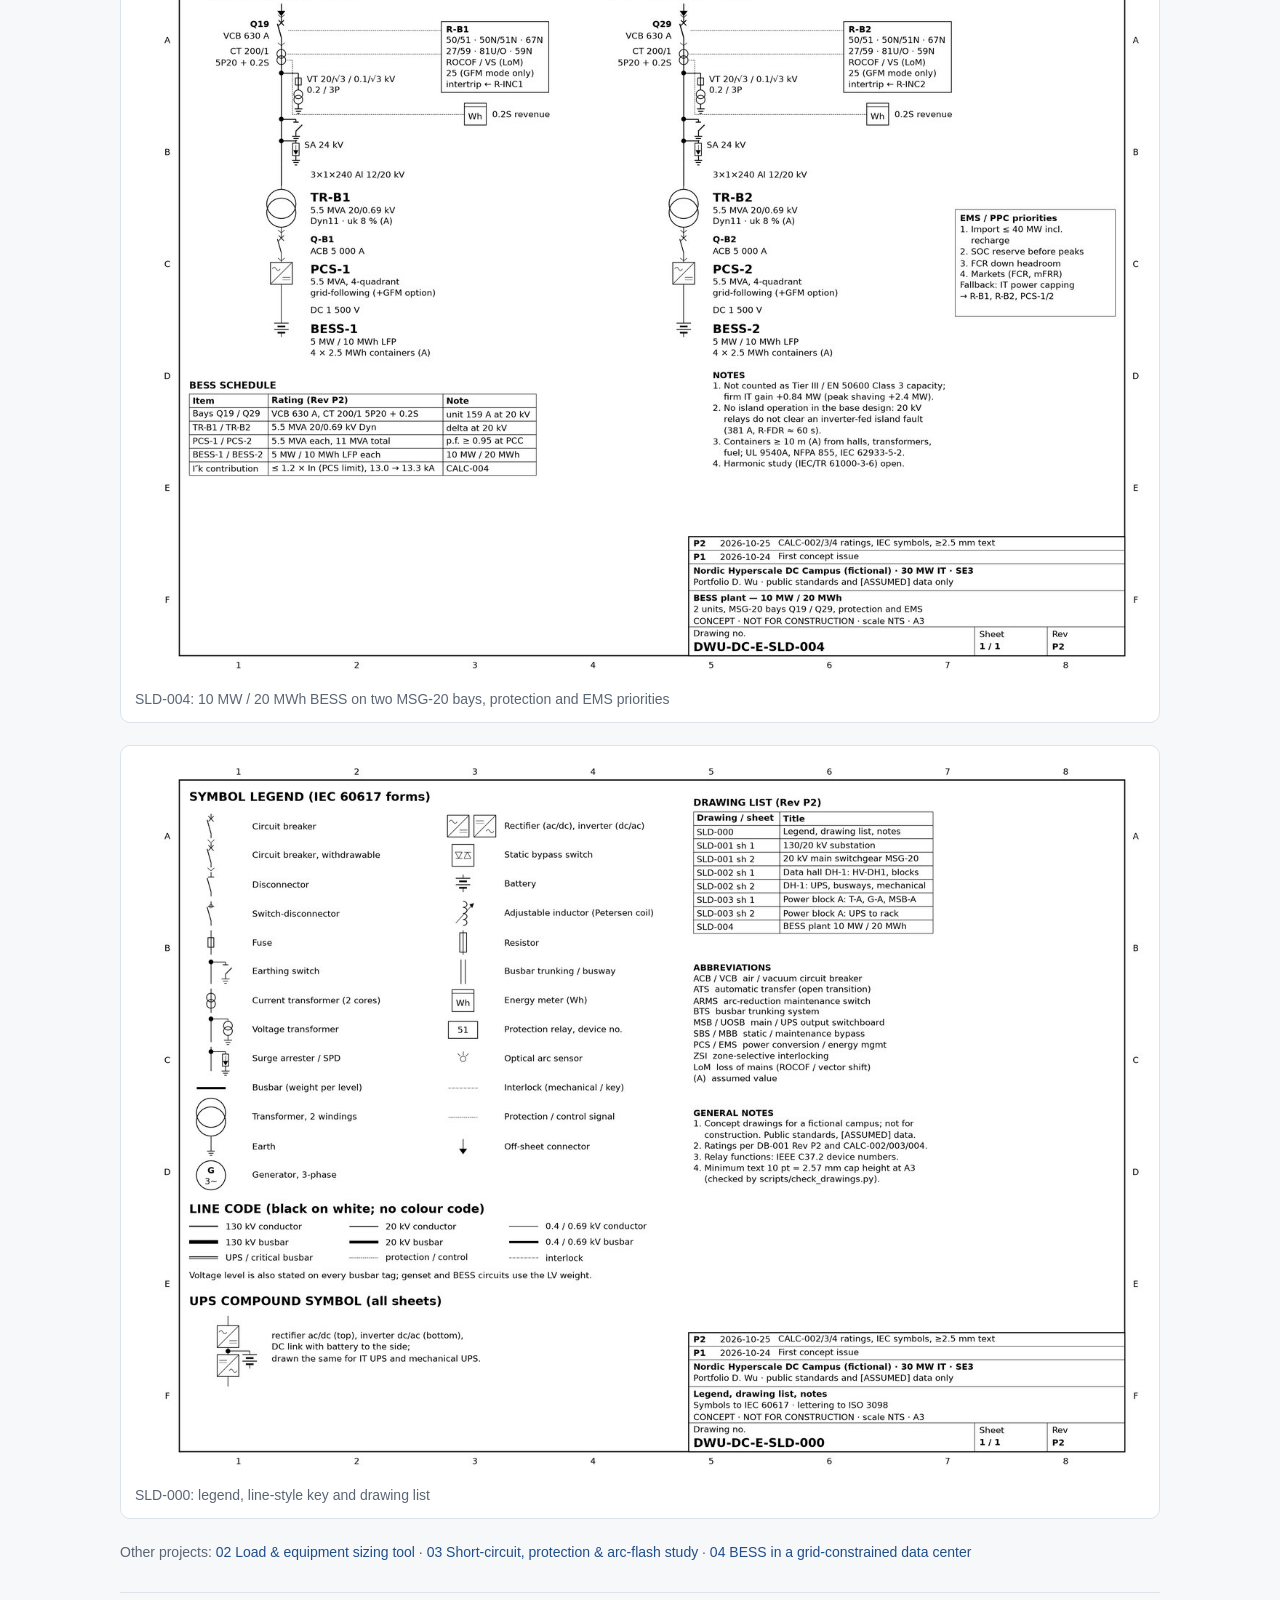
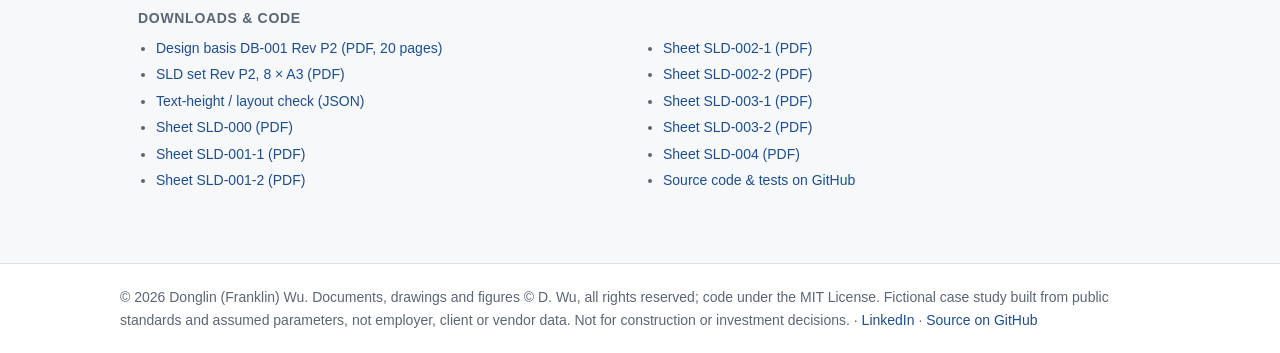
==== commit 79c2759d: "Project 01 SLDs: single uniform 180 mm title block - Title block is one rectangle (all rows 180 mm w" ====
--- a/projects/01-design-basis.html
+++ b/projects/01-design-basis.html
@@ -6,7 +6,7 @@
 <div class="page-head"><div class="wrap"><p class="crumb"><a href="../index.html">Portfolio</a> / Project 01</p>
 <h1>01 · Design basis & single-line diagrams</h1><p>DB-001 Rev P2 and an eight-sheet A3 single-line diagram set for the fictional 30 MW IT campus. Everything is generated from Python, so a rating change in the design basis is a one-line change in a sheet script.</p></div></div>
 <section><div class="wrap">
-<div class="box"><h3>Key findings</h3><ul class="findings"><li>The architecture is distributed redundant 4N/3 at the block level and 2N mechanical. It was compared against 2N, N+1 and block-redundant options.</li><li>Rev P2 brings in all 31 rating changes from projects 02–04 (battery 165 kWh, rectifier breaker 2 000 A, busbar trunking, interlocks, arc protection, CT ratios, BESS bays…). A traceability table links each change to its source.</li><li>IEC 60617 symbols: CTs with ratio and class, VTs, surge arresters, earthing switches, relay function numbers (50/51, 67N, 87T, 81…), meters, Petersen coil, arc sensors and interlocks.</li><li>The automated drawing checker measures 1 199 texts: minimum cap height 2.57 mm on A3, tags 3.6 mm, drawing number 5.14 mm, 0 overlaps.</li></ul></div>
+<div class="box"><h3>Key findings</h3><ul class="findings"><li>The architecture is distributed redundant 4N/3 at the block level and 2N mechanical. It was compared against 2N, N+1 and block-redundant options.</li><li>Rev P2 brings in all 31 rating changes from projects 02–04 (battery 165 kWh, rectifier breaker 2 000 A, busbar trunking, interlocks, arc protection, CT ratios, BESS bays…). A traceability table links each change to its source.</li><li>IEC 60617 symbols: CTs with ratio and class, VTs, surge arresters, earthing switches, relay function numbers (50/51, 67N, 87T, 81…), meters, Petersen coil, arc sensors and interlocks.</li><li>The automated drawing checker measures 1 199 texts: minimum cap height 2.57 mm on A3, tags 3.6 mm, drawing number 3.6 mm, 0 overlaps.</li></ul></div>
 <div class="note">This is a fictional case built from public standards and assumed parameters marked [ASSUMED] / (A). No employer, client or vendor data is used.</div>
 <h2 style="margin-top:10px">Figures</h2><p class="sub">Reduced previews. The full-resolution originals are in the repository.</p><figure><img src="../assets/img/p01_sld.jpg" alt="SLD-003-1: power block A, 20 kV bay, 2.5 MVA transformer, MSB with arc protection and trip settings" loading="lazy"><figcaption>SLD-003-1: power block A, 20 kV bay, 2.5 MVA transformer, MSB with arc protection and trip settings</figcaption></figure><figure><img src="../assets/img/p01_sld_bess.jpg" alt="SLD-004: 10 MW / 20 MWh BESS on two MSG-20 bays, protection and EMS priorities" loading="lazy"><figcaption>SLD-004: 10 MW / 20 MWh BESS on two MSG-20 bays, protection and EMS priorities</figcaption></figure><figure><img src="../assets/img/p01_legend.jpg" alt="SLD-000: legend, line-style key and drawing list" loading="lazy"><figcaption>SLD-000: legend, line-style key and drawing list</figcaption></figure>
 <p class="crumb">Other projects: <a href="02-load-sizing.html">02 Load & equipment sizing tool</a> · <a href="03-shortcircuit-protection.html">03 Short-circuit, protection & arc-flash study</a> · <a href="04-bess.html">04 BESS in a grid-constrained data center</a></p>
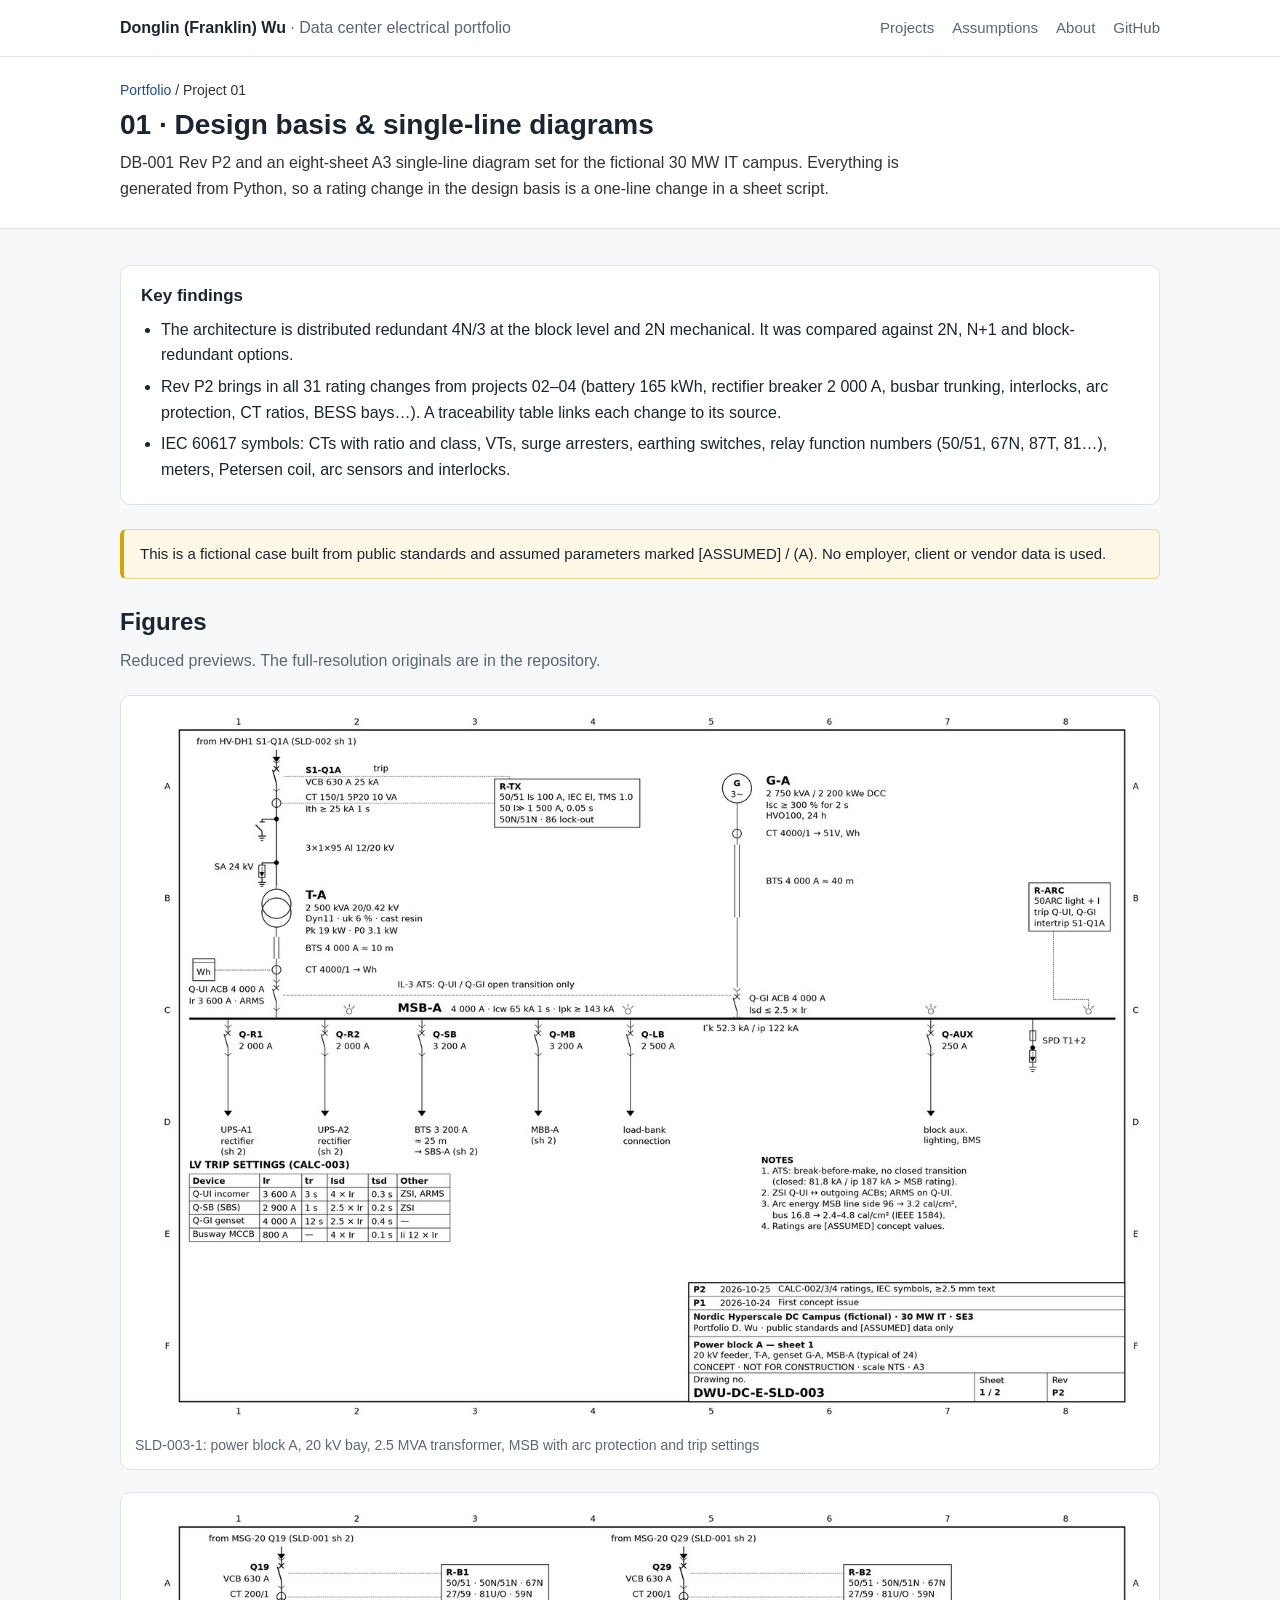
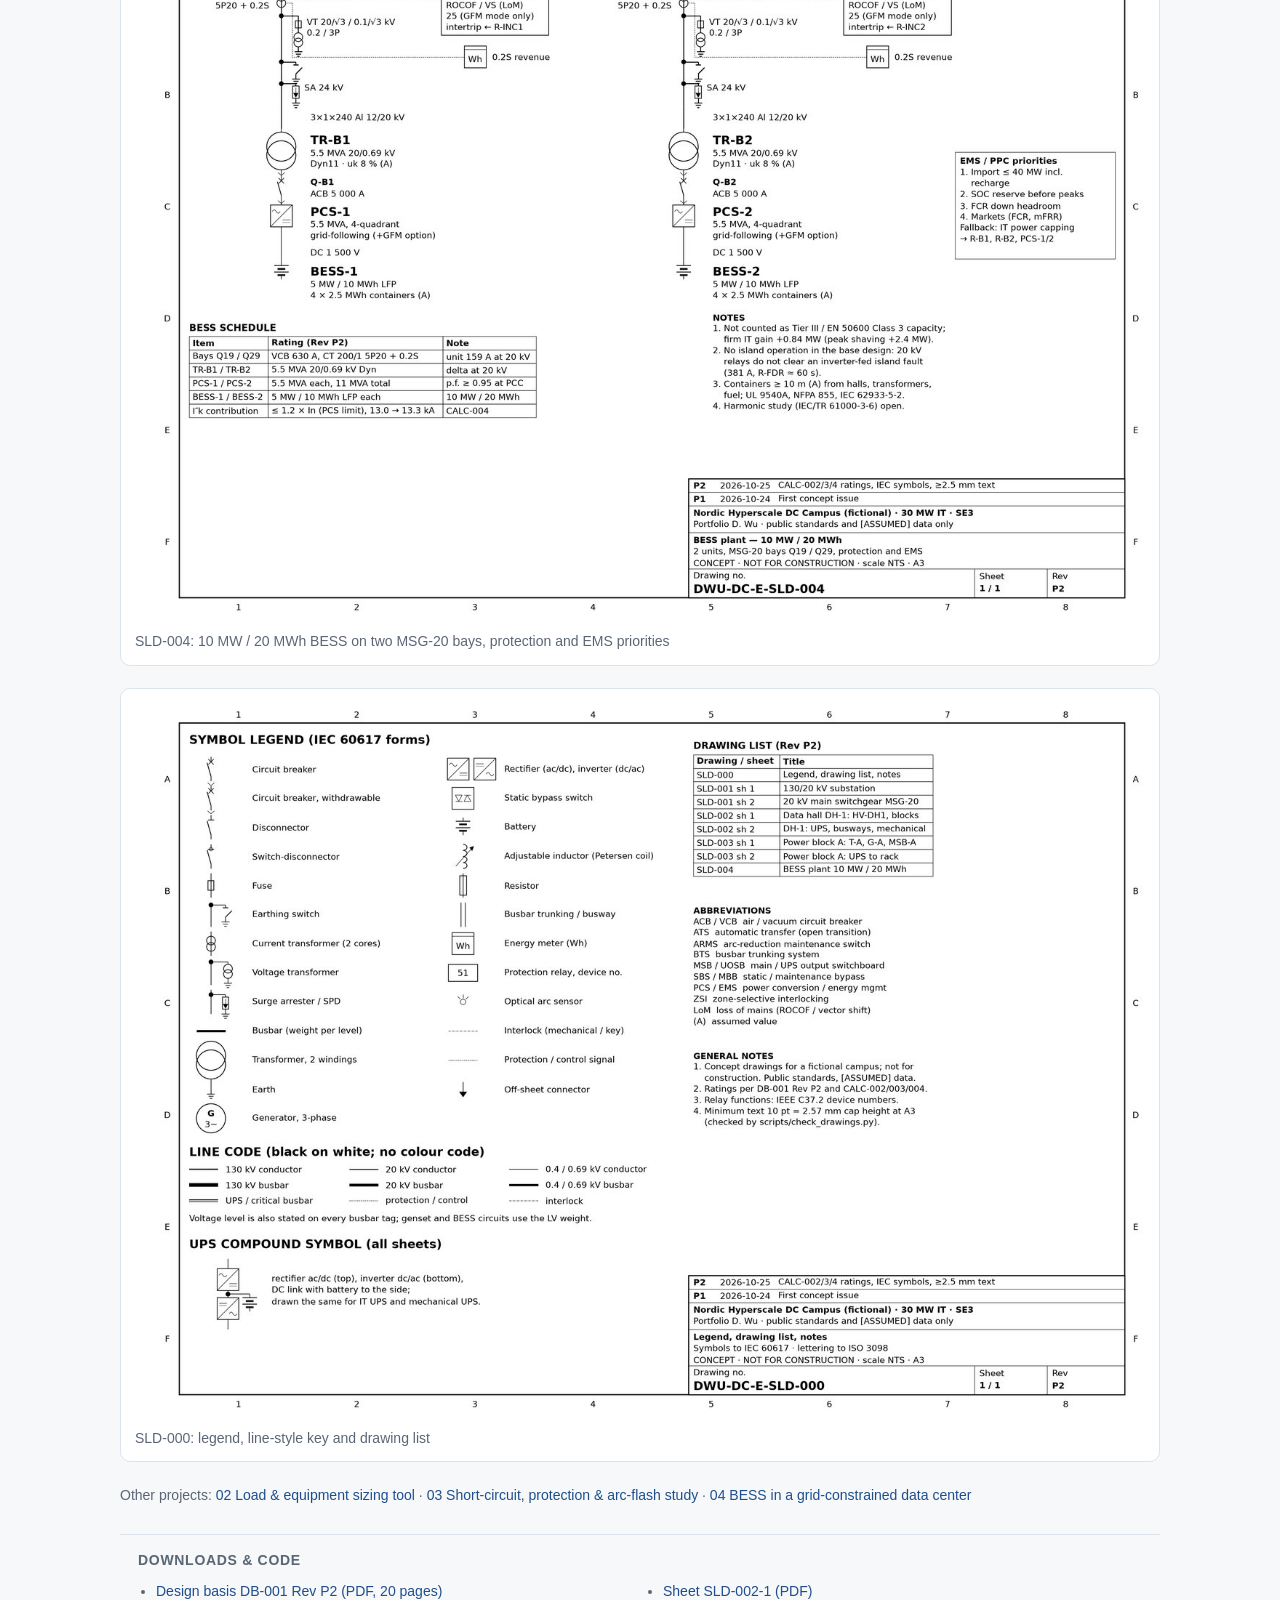
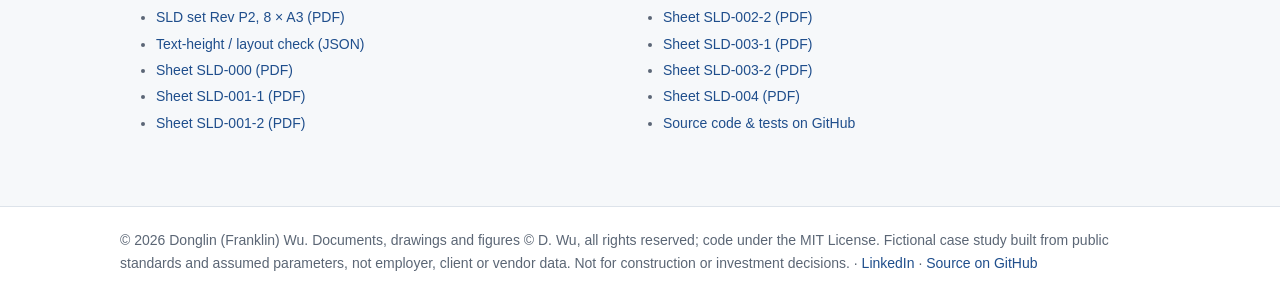
==== commit a8f6467f: "Site: PowerFactory validation note on project 03, tag and text clean-up - Project 03 page: 'Tool val" ====
--- a/projects/01-design-basis.html
+++ b/projects/01-design-basis.html
@@ -6,7 +6,7 @@
 <div class="page-head"><div class="wrap"><p class="crumb"><a href="../index.html">Portfolio</a> / Project 01</p>
 <h1>01 · Design basis & single-line diagrams</h1><p>DB-001 Rev P2 and an eight-sheet A3 single-line diagram set for the fictional 30 MW IT campus. Everything is generated from Python, so a rating change in the design basis is a one-line change in a sheet script.</p></div></div>
 <section><div class="wrap">
-<div class="box"><h3>Key findings</h3><ul class="findings"><li>The architecture is distributed redundant 4N/3 at the block level and 2N mechanical. It was compared against 2N, N+1 and block-redundant options.</li><li>Rev P2 brings in all 31 rating changes from projects 02–04 (battery 165 kWh, rectifier breaker 2 000 A, busbar trunking, interlocks, arc protection, CT ratios, BESS bays…). A traceability table links each change to its source.</li><li>IEC 60617 symbols: CTs with ratio and class, VTs, surge arresters, earthing switches, relay function numbers (50/51, 67N, 87T, 81…), meters, Petersen coil, arc sensors and interlocks.</li><li>The automated drawing checker measures 1 199 texts: minimum cap height 2.57 mm on A3, tags 3.6 mm, drawing number 3.6 mm, 0 overlaps.</li></ul></div>
+<div class="box"><h3>Key findings</h3><ul class="findings"><li>The architecture is distributed redundant 4N/3 at the block level and 2N mechanical. It was compared against 2N, N+1 and block-redundant options.</li><li>Rev P2 brings in all 31 rating changes from projects 02–04 (battery 165 kWh, rectifier breaker 2 000 A, busbar trunking, interlocks, arc protection, CT ratios, BESS bays…). A traceability table links each change to its source.</li><li>IEC 60617 symbols: CTs with ratio and class, VTs, surge arresters, earthing switches, relay function numbers (50/51, 67N, 87T, 81…), meters, Petersen coil, arc sensors and interlocks.</li></ul></div>
 <div class="note">This is a fictional case built from public standards and assumed parameters marked [ASSUMED] / (A). No employer, client or vendor data is used.</div>
 <h2 style="margin-top:10px">Figures</h2><p class="sub">Reduced previews. The full-resolution originals are in the repository.</p><figure><img src="../assets/img/p01_sld.jpg" alt="SLD-003-1: power block A, 20 kV bay, 2.5 MVA transformer, MSB with arc protection and trip settings" loading="lazy"><figcaption>SLD-003-1: power block A, 20 kV bay, 2.5 MVA transformer, MSB with arc protection and trip settings</figcaption></figure><figure><img src="../assets/img/p01_sld_bess.jpg" alt="SLD-004: 10 MW / 20 MWh BESS on two MSG-20 bays, protection and EMS priorities" loading="lazy"><figcaption>SLD-004: 10 MW / 20 MWh BESS on two MSG-20 bays, protection and EMS priorities</figcaption></figure><figure><img src="../assets/img/p01_legend.jpg" alt="SLD-000: legend, line-style key and drawing list" loading="lazy"><figcaption>SLD-000: legend, line-style key and drawing list</figcaption></figure>
 <p class="crumb">Other projects: <a href="02-load-sizing.html">02 Load & equipment sizing tool</a> · <a href="03-shortcircuit-protection.html">03 Short-circuit, protection & arc-flash study</a> · <a href="04-bess.html">04 BESS in a grid-constrained data center</a></p>
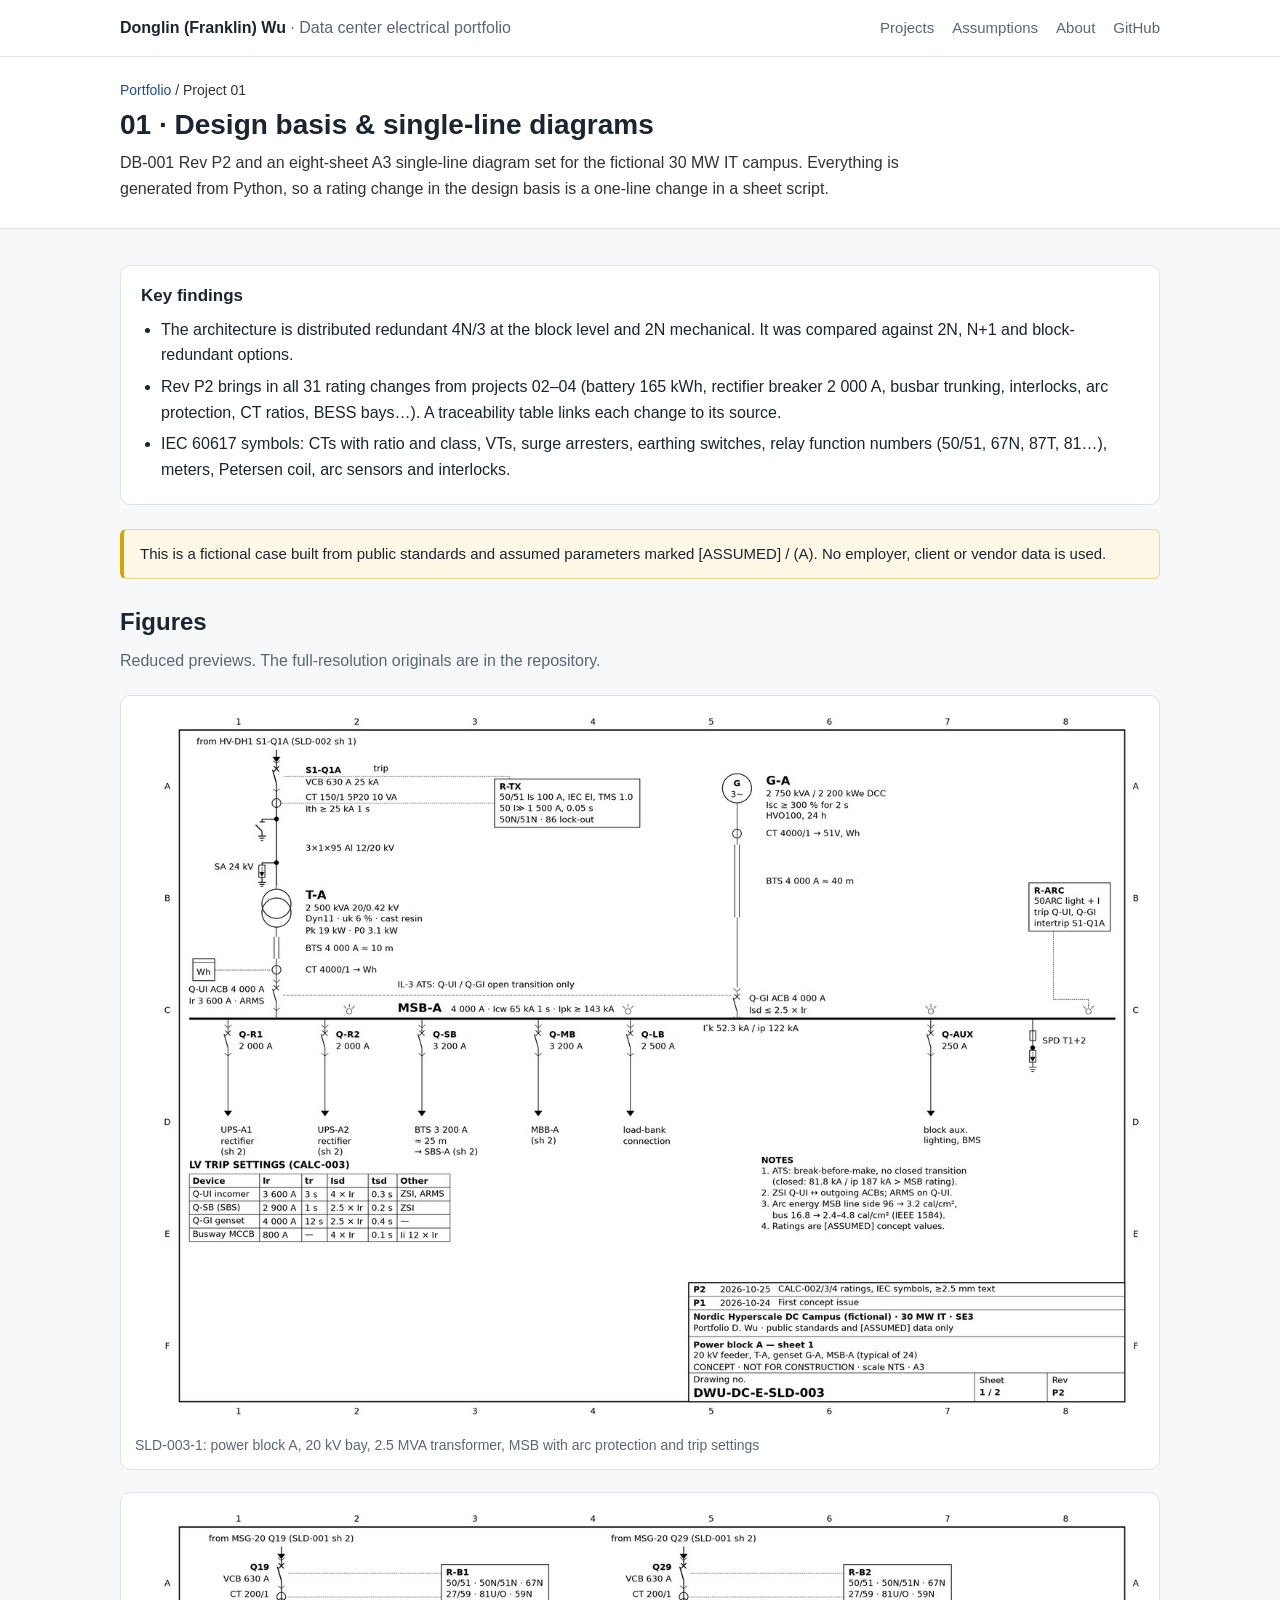
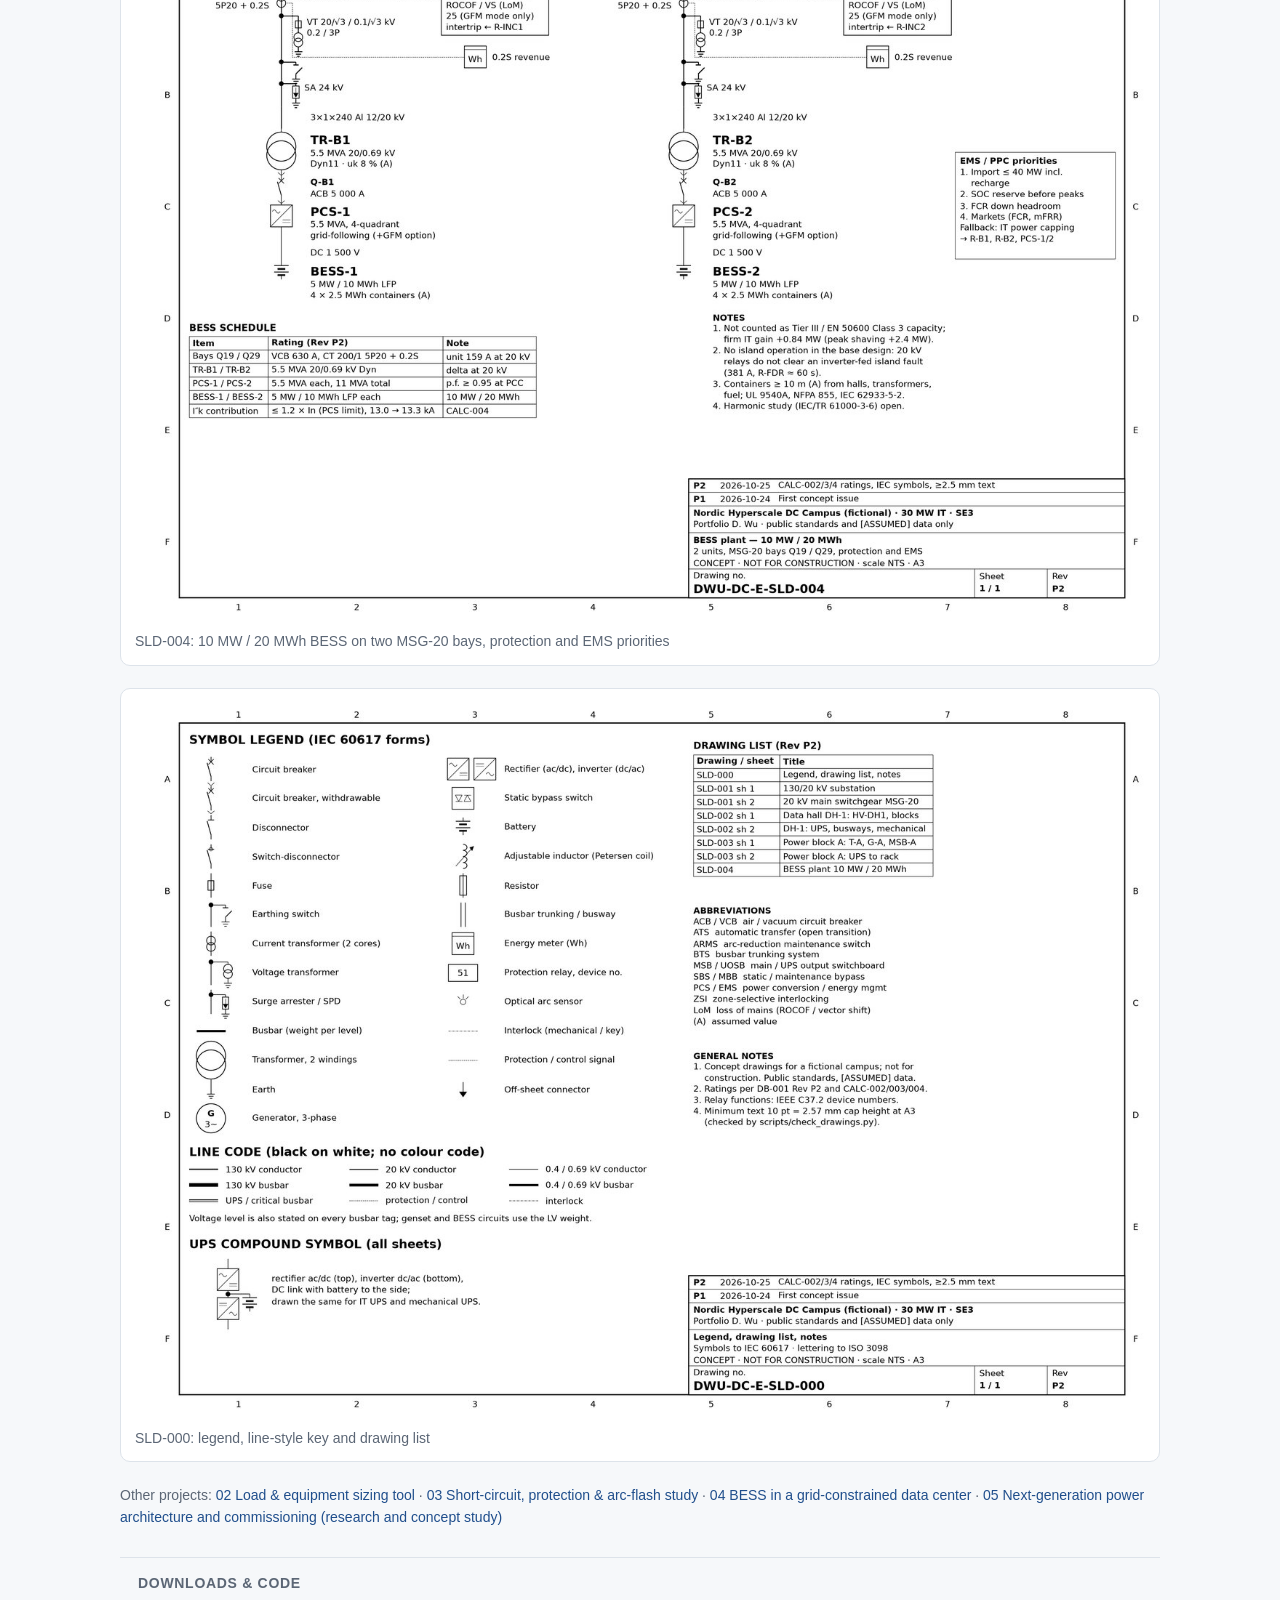
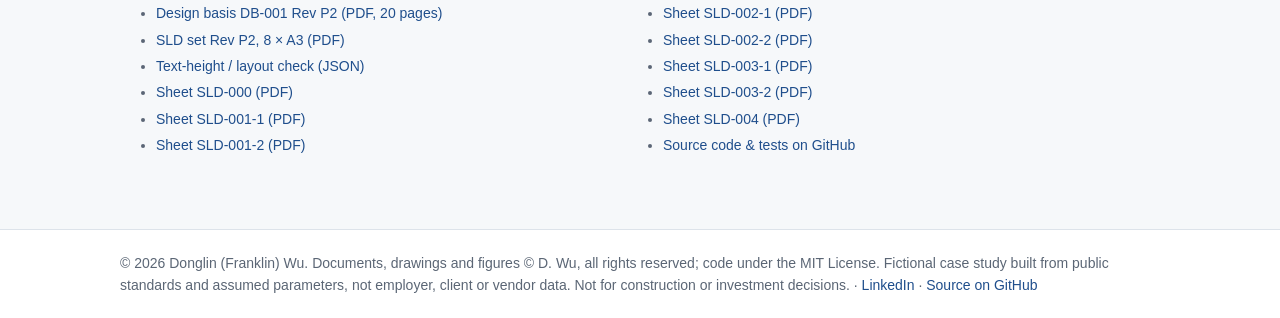
==== commit 51afb560: "Preview: add Project 05 research and concept study; P04 storage-layers context; docs" ====
--- a/projects/01-design-basis.html
+++ b/projects/01-design-basis.html
@@ -9,7 +9,7 @@
 <div class="box"><h3>Key findings</h3><ul class="findings"><li>The architecture is distributed redundant 4N/3 at the block level and 2N mechanical. It was compared against 2N, N+1 and block-redundant options.</li><li>Rev P2 brings in all 31 rating changes from projects 02–04 (battery 165 kWh, rectifier breaker 2 000 A, busbar trunking, interlocks, arc protection, CT ratios, BESS bays…). A traceability table links each change to its source.</li><li>IEC 60617 symbols: CTs with ratio and class, VTs, surge arresters, earthing switches, relay function numbers (50/51, 67N, 87T, 81…), meters, Petersen coil, arc sensors and interlocks.</li></ul></div>
 <div class="note">This is a fictional case built from public standards and assumed parameters marked [ASSUMED] / (A). No employer, client or vendor data is used.</div>
 <h2 style="margin-top:10px">Figures</h2><p class="sub">Reduced previews. The full-resolution originals are in the repository.</p><figure><img src="../assets/img/p01_sld.jpg" alt="SLD-003-1: power block A, 20 kV bay, 2.5 MVA transformer, MSB with arc protection and trip settings" loading="lazy"><figcaption>SLD-003-1: power block A, 20 kV bay, 2.5 MVA transformer, MSB with arc protection and trip settings</figcaption></figure><figure><img src="../assets/img/p01_sld_bess.jpg" alt="SLD-004: 10 MW / 20 MWh BESS on two MSG-20 bays, protection and EMS priorities" loading="lazy"><figcaption>SLD-004: 10 MW / 20 MWh BESS on two MSG-20 bays, protection and EMS priorities</figcaption></figure><figure><img src="../assets/img/p01_legend.jpg" alt="SLD-000: legend, line-style key and drawing list" loading="lazy"><figcaption>SLD-000: legend, line-style key and drawing list</figcaption></figure>
-<p class="crumb">Other projects: <a href="02-load-sizing.html">02 Load & equipment sizing tool</a> · <a href="03-shortcircuit-protection.html">03 Short-circuit, protection & arc-flash study</a> · <a href="04-bess.html">04 BESS in a grid-constrained data center</a></p>
+<p class="crumb">Other projects: <a href="02-load-sizing.html">02 Load & equipment sizing tool</a> · <a href="03-shortcircuit-protection.html">03 Short-circuit, protection & arc-flash study</a> · <a href="04-bess.html">04 BESS in a grid-constrained data center</a> · <a href="05-next-gen-power.html">05 Next-generation power architecture and commissioning (research and concept study)</a></p>
 <div class="downloads"><h3>Downloads &amp; code</h3><ul><li><a href="../01-design-basis-sld/docs/DWU-DC-E-DB-001_Design_Basis.pdf">Design basis DB-001 Rev P2 (PDF, 20 pages)</a></li><li><a href="../01-design-basis-sld/drawings/DWU-DC-E-SLD_concept_set_RevP2_A3.pdf">SLD set Rev P2, 8 × A3 (PDF)</a></li><li><a href="../01-design-basis-sld/drawings/text_height_check.json">Text-height / layout check (JSON)</a></li><li><a href="../01-design-basis-sld/drawings/SLD-000_legend_notes.pdf">Sheet SLD-000 (PDF)</a></li><li><a href="../01-design-basis-sld/drawings/SLD-001-1_130kV_substation.pdf">Sheet SLD-001-1 (PDF)</a></li><li><a href="../01-design-basis-sld/drawings/SLD-001-2_MSG-20_switchgear.pdf">Sheet SLD-001-2 (PDF)</a></li><li><a href="../01-design-basis-sld/drawings/SLD-002-1_DH1_MV_and_blocks.pdf">Sheet SLD-002-1 (PDF)</a></li><li><a href="../01-design-basis-sld/drawings/SLD-002-2_DH1_whitespace_mech.pdf">Sheet SLD-002-2 (PDF)</a></li><li><a href="../01-design-basis-sld/drawings/SLD-003-1_block_A_MV_LV.pdf">Sheet SLD-003-1 (PDF)</a></li><li><a href="../01-design-basis-sld/drawings/SLD-003-2_block_A_UPS_critical.pdf">Sheet SLD-003-2 (PDF)</a></li><li><a href="../01-design-basis-sld/drawings/SLD-004_BESS_plant.pdf">Sheet SLD-004 (PDF)</a></li><li><a href="https://github.com/Fwurank/dc-electrical-portfolio/tree/main/01-design-basis-sld">Source code &amp; tests on GitHub</a></li></ul></div>
 </div></section>
 <footer><div class="wrap">© 2026 Donglin (Franklin) Wu. Documents, drawings and figures © D. Wu, all rights reserved; code under the MIT License.
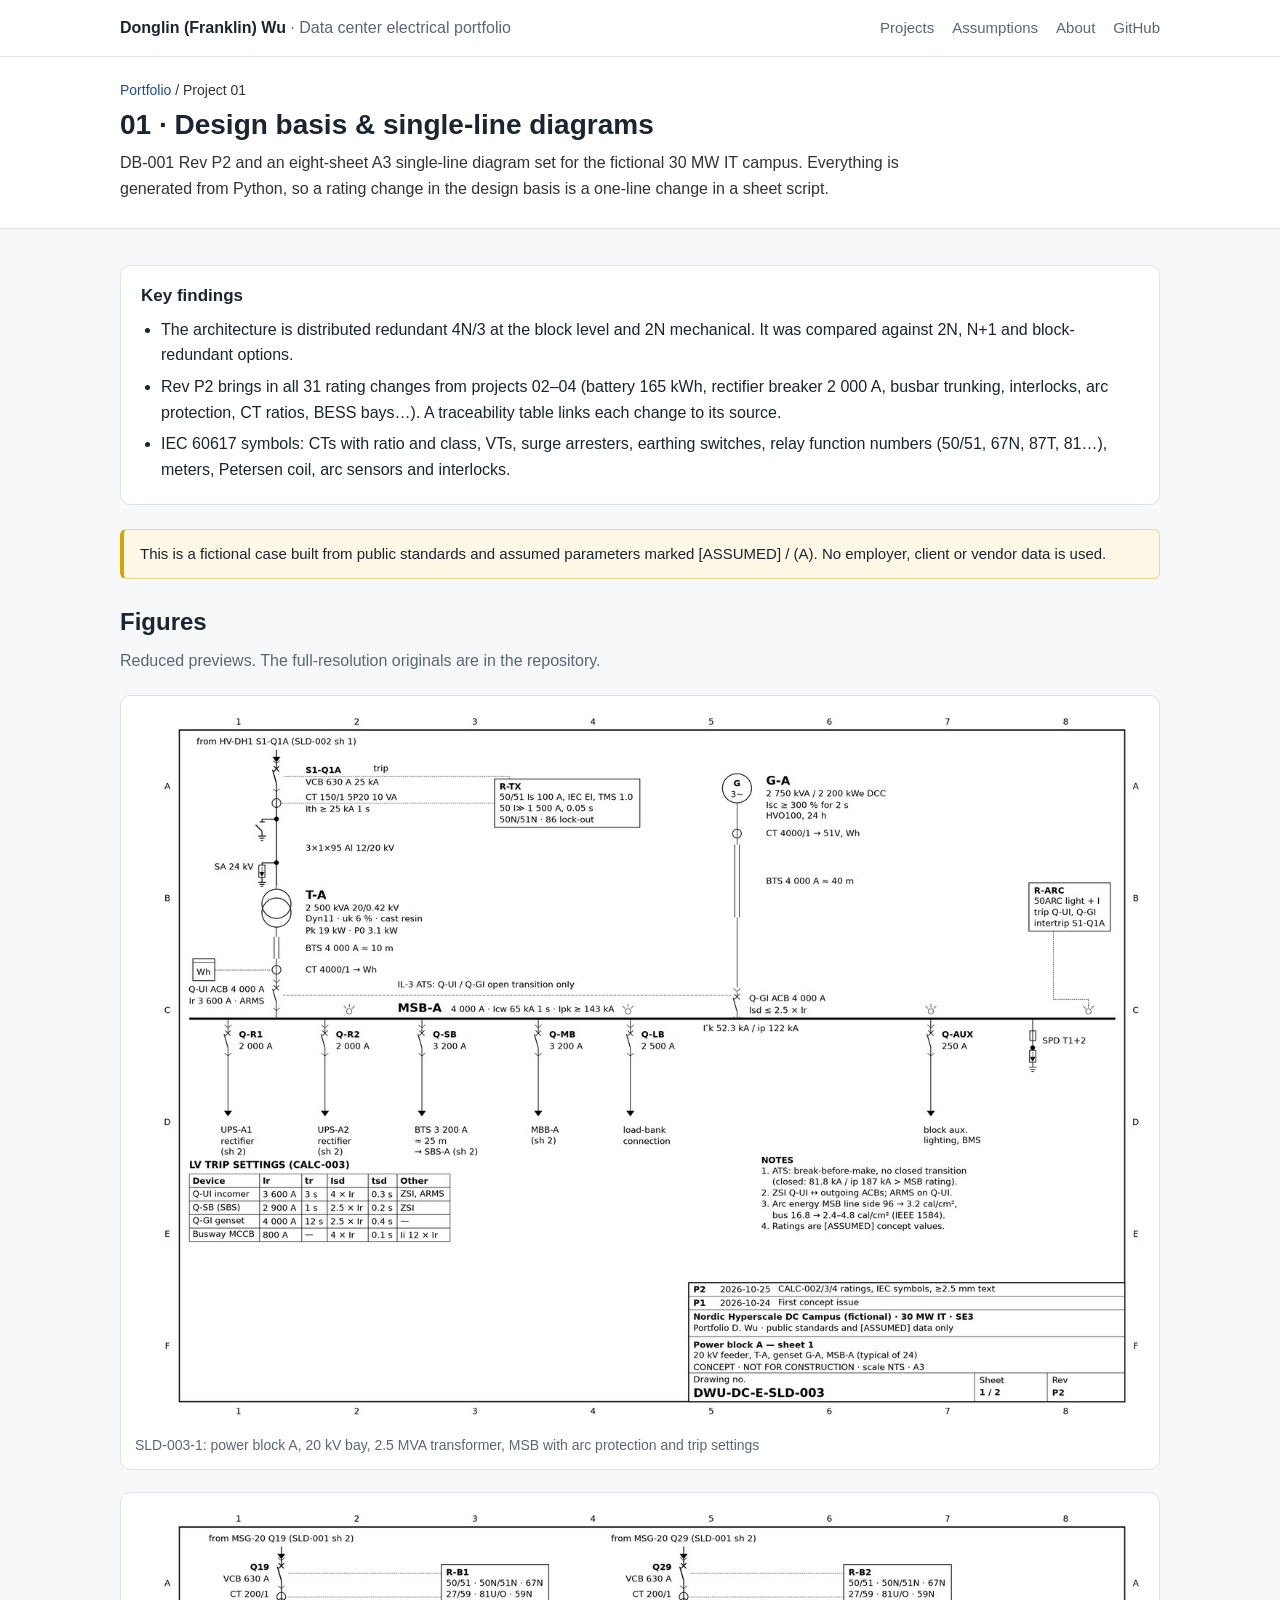
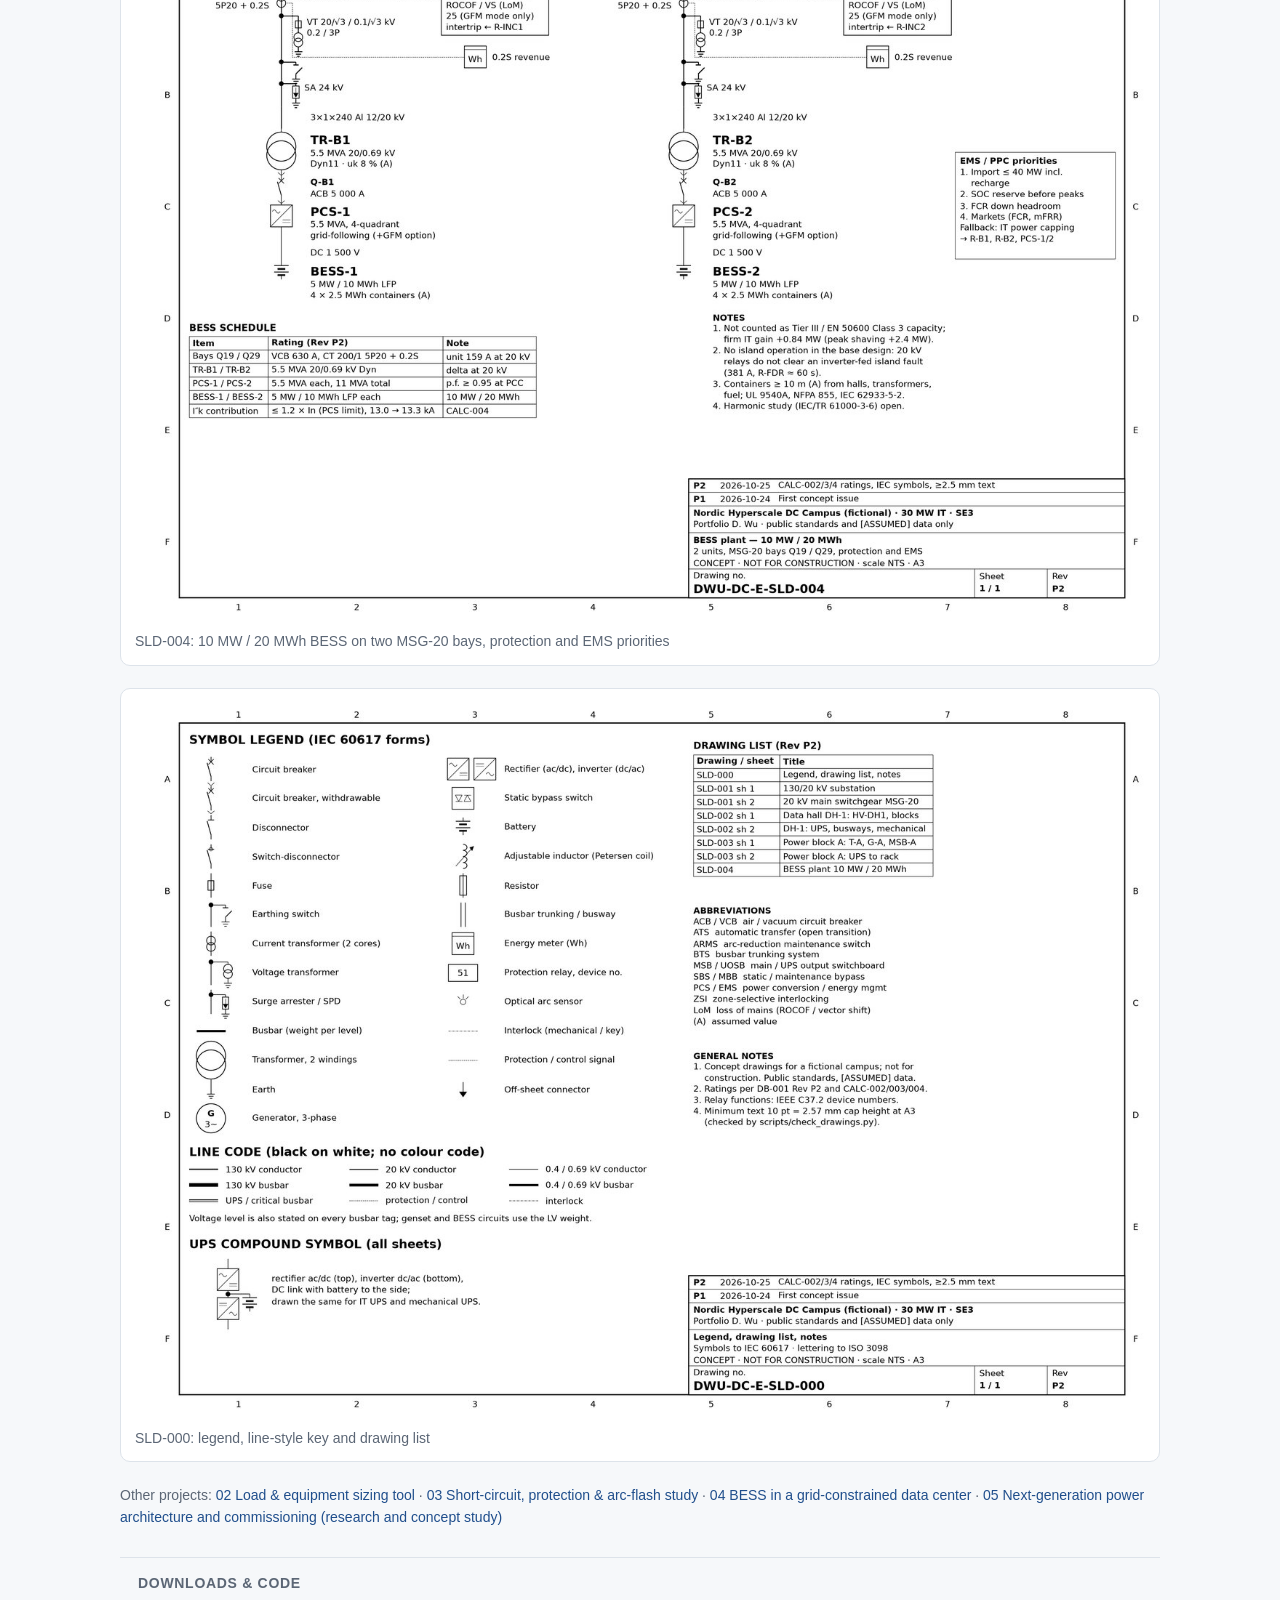
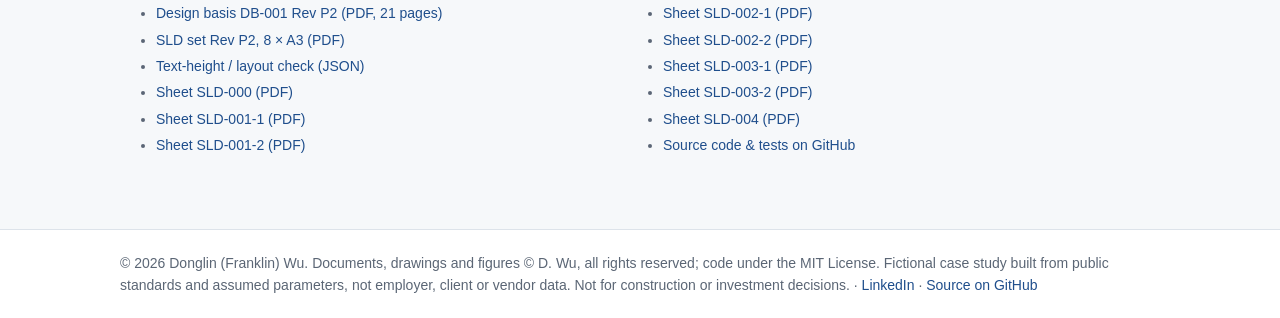
==== commit 2998d5d2: "Preview: SLD-005 battery symbol; DB-001 SF6-free required + Q-LB open point; CALC-004 DCC; CX-005 fo" ====
--- a/projects/01-design-basis.html
+++ b/projects/01-design-basis.html
@@ -10,7 +10,7 @@
 <div class="note">This is a fictional case built from public standards and assumed parameters marked [ASSUMED] / (A). No employer, client or vendor data is used.</div>
 <h2 style="margin-top:10px">Figures</h2><p class="sub">Reduced previews. The full-resolution originals are in the repository.</p><figure><img src="../assets/img/p01_sld.jpg" alt="SLD-003-1: power block A, 20 kV bay, 2.5 MVA transformer, MSB with arc protection and trip settings" loading="lazy"><figcaption>SLD-003-1: power block A, 20 kV bay, 2.5 MVA transformer, MSB with arc protection and trip settings</figcaption></figure><figure><img src="../assets/img/p01_sld_bess.jpg" alt="SLD-004: 10 MW / 20 MWh BESS on two MSG-20 bays, protection and EMS priorities" loading="lazy"><figcaption>SLD-004: 10 MW / 20 MWh BESS on two MSG-20 bays, protection and EMS priorities</figcaption></figure><figure><img src="../assets/img/p01_legend.jpg" alt="SLD-000: legend, line-style key and drawing list" loading="lazy"><figcaption>SLD-000: legend, line-style key and drawing list</figcaption></figure>
 <p class="crumb">Other projects: <a href="02-load-sizing.html">02 Load & equipment sizing tool</a> · <a href="03-shortcircuit-protection.html">03 Short-circuit, protection & arc-flash study</a> · <a href="04-bess.html">04 BESS in a grid-constrained data center</a> · <a href="05-next-gen-power.html">05 Next-generation power architecture and commissioning (research and concept study)</a></p>
-<div class="downloads"><h3>Downloads &amp; code</h3><ul><li><a href="../01-design-basis-sld/docs/DWU-DC-E-DB-001_Design_Basis.pdf">Design basis DB-001 Rev P2 (PDF, 20 pages)</a></li><li><a href="../01-design-basis-sld/drawings/DWU-DC-E-SLD_concept_set_RevP2_A3.pdf">SLD set Rev P2, 8 × A3 (PDF)</a></li><li><a href="../01-design-basis-sld/drawings/text_height_check.json">Text-height / layout check (JSON)</a></li><li><a href="../01-design-basis-sld/drawings/SLD-000_legend_notes.pdf">Sheet SLD-000 (PDF)</a></li><li><a href="../01-design-basis-sld/drawings/SLD-001-1_130kV_substation.pdf">Sheet SLD-001-1 (PDF)</a></li><li><a href="../01-design-basis-sld/drawings/SLD-001-2_MSG-20_switchgear.pdf">Sheet SLD-001-2 (PDF)</a></li><li><a href="../01-design-basis-sld/drawings/SLD-002-1_DH1_MV_and_blocks.pdf">Sheet SLD-002-1 (PDF)</a></li><li><a href="../01-design-basis-sld/drawings/SLD-002-2_DH1_whitespace_mech.pdf">Sheet SLD-002-2 (PDF)</a></li><li><a href="../01-design-basis-sld/drawings/SLD-003-1_block_A_MV_LV.pdf">Sheet SLD-003-1 (PDF)</a></li><li><a href="../01-design-basis-sld/drawings/SLD-003-2_block_A_UPS_critical.pdf">Sheet SLD-003-2 (PDF)</a></li><li><a href="../01-design-basis-sld/drawings/SLD-004_BESS_plant.pdf">Sheet SLD-004 (PDF)</a></li><li><a href="https://github.com/Fwurank/dc-electrical-portfolio/tree/main/01-design-basis-sld">Source code &amp; tests on GitHub</a></li></ul></div>
+<div class="downloads"><h3>Downloads &amp; code</h3><ul><li><a href="../01-design-basis-sld/docs/DWU-DC-E-DB-001_Design_Basis.pdf">Design basis DB-001 Rev P2 (PDF, 21 pages)</a></li><li><a href="../01-design-basis-sld/drawings/DWU-DC-E-SLD_concept_set_RevP2_A3.pdf">SLD set Rev P2, 8 × A3 (PDF)</a></li><li><a href="../01-design-basis-sld/drawings/text_height_check.json">Text-height / layout check (JSON)</a></li><li><a href="../01-design-basis-sld/drawings/SLD-000_legend_notes.pdf">Sheet SLD-000 (PDF)</a></li><li><a href="../01-design-basis-sld/drawings/SLD-001-1_130kV_substation.pdf">Sheet SLD-001-1 (PDF)</a></li><li><a href="../01-design-basis-sld/drawings/SLD-001-2_MSG-20_switchgear.pdf">Sheet SLD-001-2 (PDF)</a></li><li><a href="../01-design-basis-sld/drawings/SLD-002-1_DH1_MV_and_blocks.pdf">Sheet SLD-002-1 (PDF)</a></li><li><a href="../01-design-basis-sld/drawings/SLD-002-2_DH1_whitespace_mech.pdf">Sheet SLD-002-2 (PDF)</a></li><li><a href="../01-design-basis-sld/drawings/SLD-003-1_block_A_MV_LV.pdf">Sheet SLD-003-1 (PDF)</a></li><li><a href="../01-design-basis-sld/drawings/SLD-003-2_block_A_UPS_critical.pdf">Sheet SLD-003-2 (PDF)</a></li><li><a href="../01-design-basis-sld/drawings/SLD-004_BESS_plant.pdf">Sheet SLD-004 (PDF)</a></li><li><a href="https://github.com/Fwurank/dc-electrical-portfolio/tree/main/01-design-basis-sld">Source code &amp; tests on GitHub</a></li></ul></div>
 </div></section>
 <footer><div class="wrap">© 2026 Donglin (Franklin) Wu. Documents, drawings and figures © D. Wu, all rights reserved; code under the MIT License.
 Fictional case study built from public standards and assumed parameters, not employer, client or vendor data. Not for construction or investment decisions.
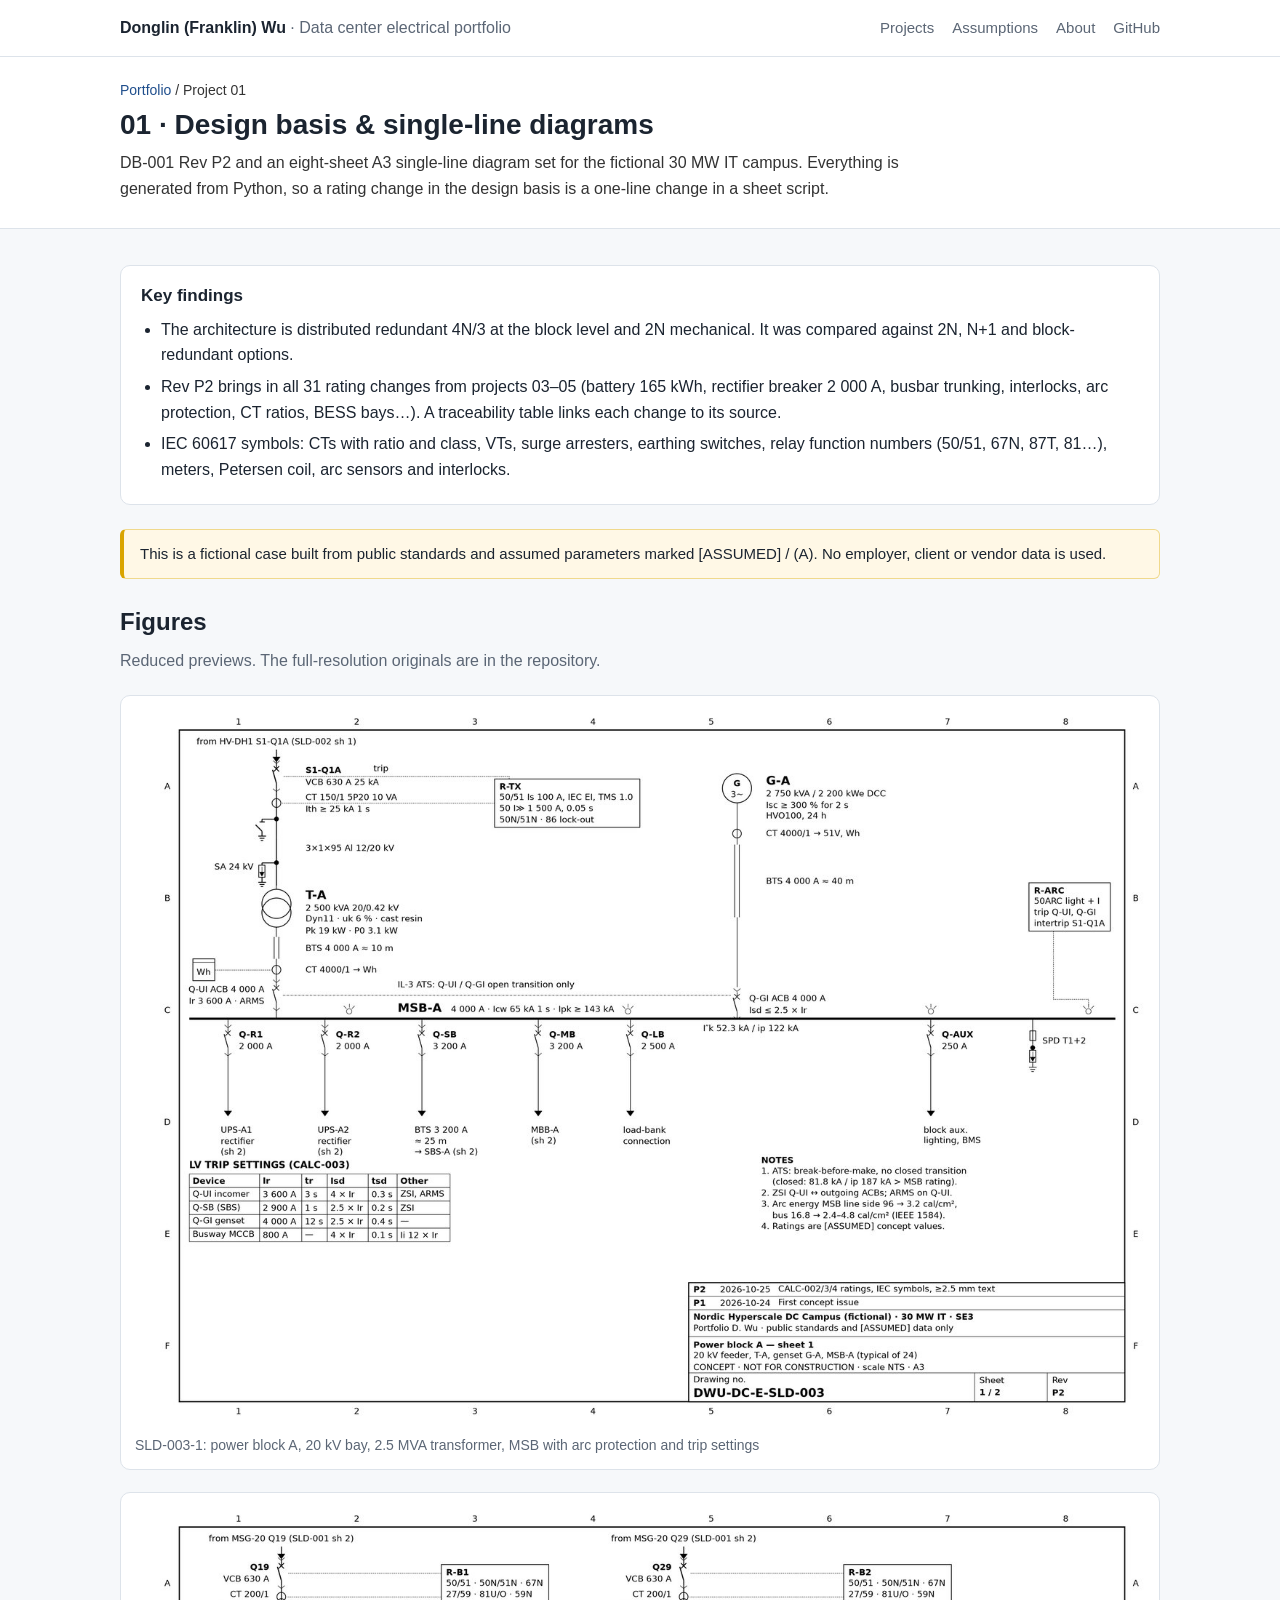
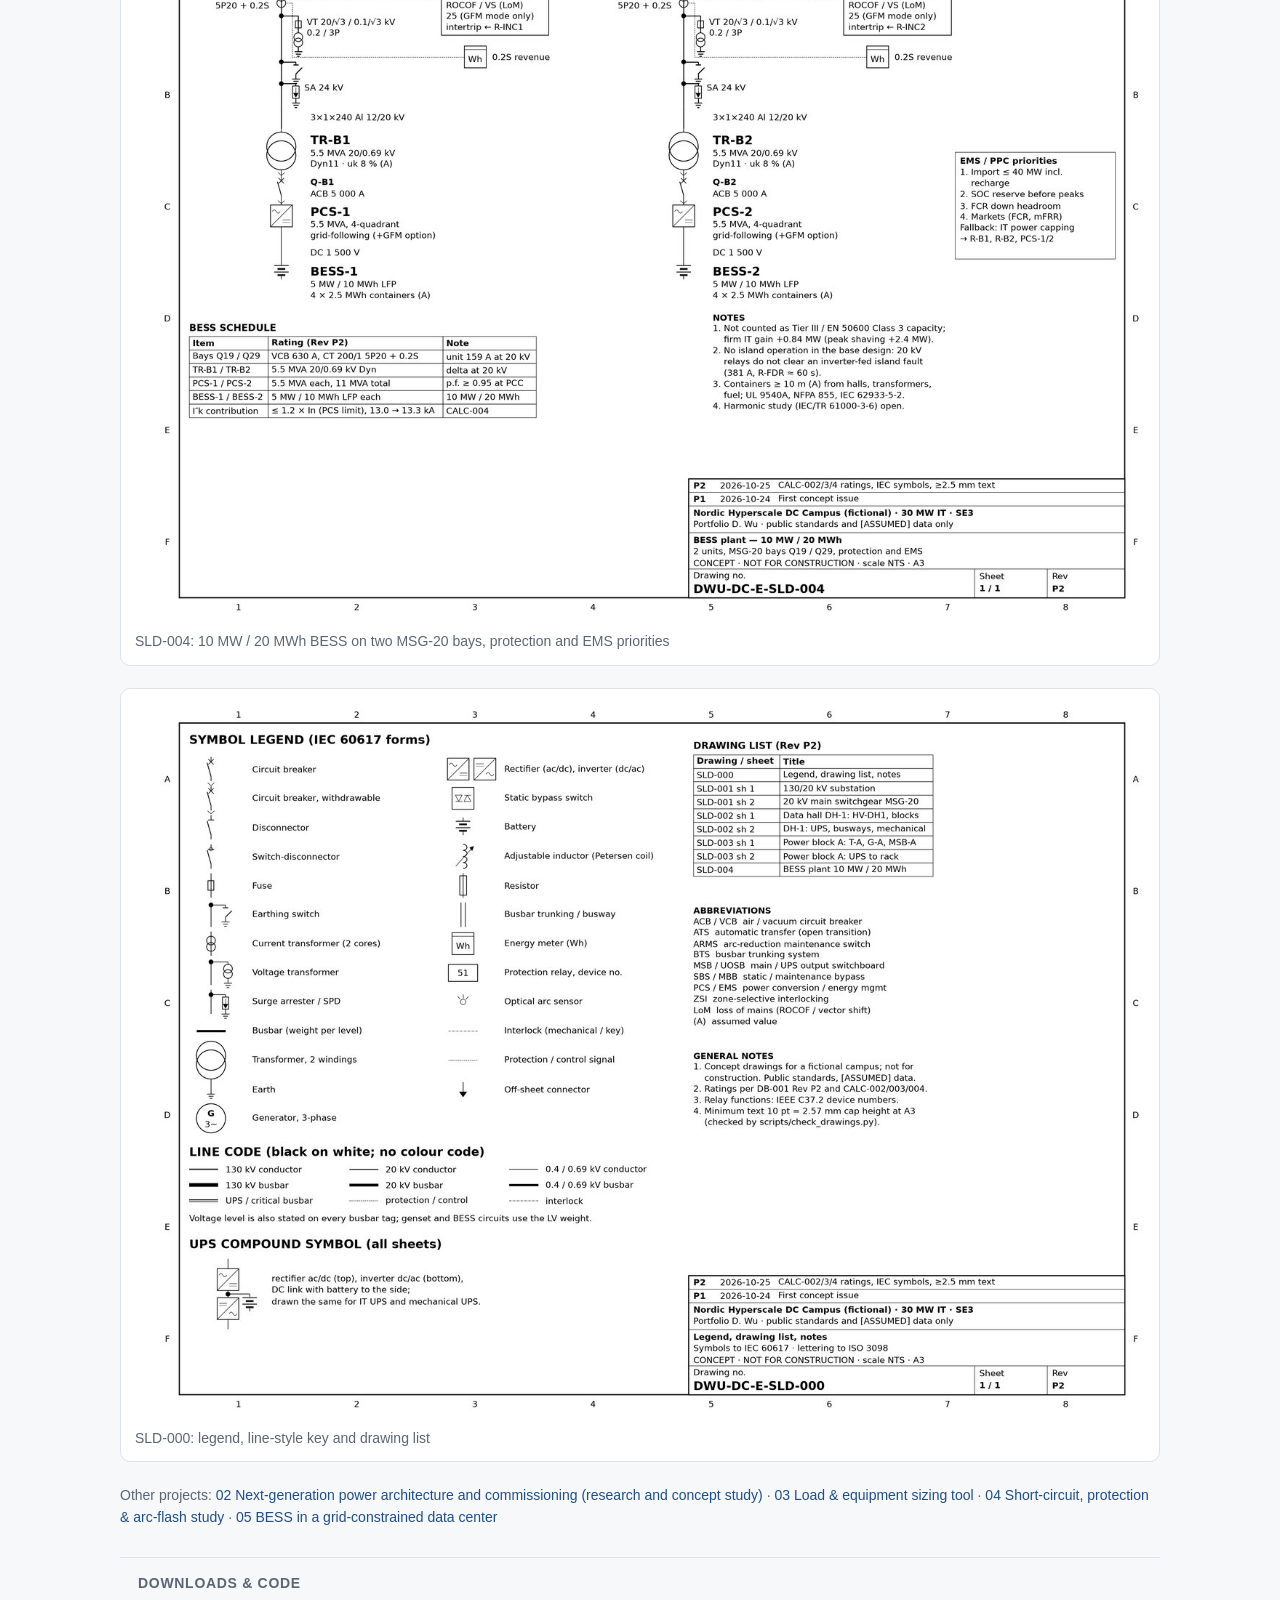
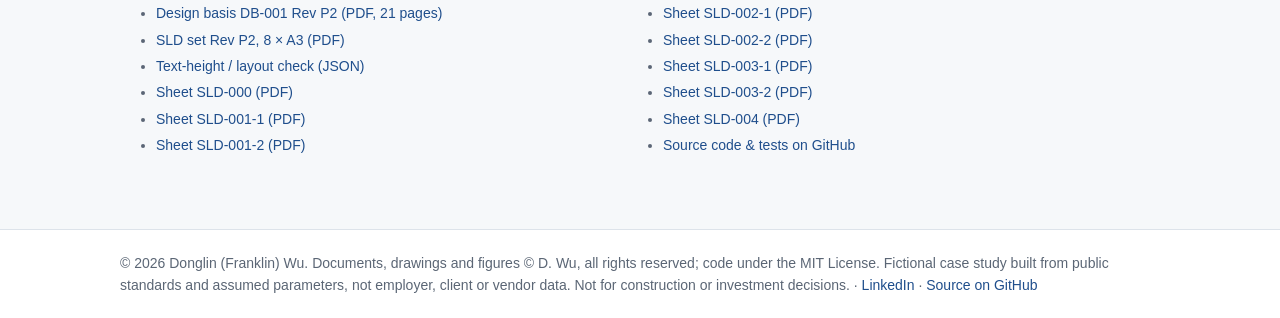
==== commit 0de7e1b2: "Renumber projects: 800 VDC study becomes Project 02; 02→03, 03→04, 04→05; redirect stubs for old pro" ====
--- a/projects/01-design-basis.html
+++ b/projects/01-design-basis.html
@@ -6,10 +6,10 @@
 <div class="page-head"><div class="wrap"><p class="crumb"><a href="../index.html">Portfolio</a> / Project 01</p>
 <h1>01 · Design basis & single-line diagrams</h1><p>DB-001 Rev P2 and an eight-sheet A3 single-line diagram set for the fictional 30 MW IT campus. Everything is generated from Python, so a rating change in the design basis is a one-line change in a sheet script.</p></div></div>
 <section><div class="wrap">
-<div class="box"><h3>Key findings</h3><ul class="findings"><li>The architecture is distributed redundant 4N/3 at the block level and 2N mechanical. It was compared against 2N, N+1 and block-redundant options.</li><li>Rev P2 brings in all 31 rating changes from projects 02–04 (battery 165 kWh, rectifier breaker 2 000 A, busbar trunking, interlocks, arc protection, CT ratios, BESS bays…). A traceability table links each change to its source.</li><li>IEC 60617 symbols: CTs with ratio and class, VTs, surge arresters, earthing switches, relay function numbers (50/51, 67N, 87T, 81…), meters, Petersen coil, arc sensors and interlocks.</li></ul></div>
+<div class="box"><h3>Key findings</h3><ul class="findings"><li>The architecture is distributed redundant 4N/3 at the block level and 2N mechanical. It was compared against 2N, N+1 and block-redundant options.</li><li>Rev P2 brings in all 31 rating changes from projects 03–05 (battery 165 kWh, rectifier breaker 2 000 A, busbar trunking, interlocks, arc protection, CT ratios, BESS bays…). A traceability table links each change to its source.</li><li>IEC 60617 symbols: CTs with ratio and class, VTs, surge arresters, earthing switches, relay function numbers (50/51, 67N, 87T, 81…), meters, Petersen coil, arc sensors and interlocks.</li></ul></div>
 <div class="note">This is a fictional case built from public standards and assumed parameters marked [ASSUMED] / (A). No employer, client or vendor data is used.</div>
 <h2 style="margin-top:10px">Figures</h2><p class="sub">Reduced previews. The full-resolution originals are in the repository.</p><figure><img src="../assets/img/p01_sld.jpg" alt="SLD-003-1: power block A, 20 kV bay, 2.5 MVA transformer, MSB with arc protection and trip settings" loading="lazy"><figcaption>SLD-003-1: power block A, 20 kV bay, 2.5 MVA transformer, MSB with arc protection and trip settings</figcaption></figure><figure><img src="../assets/img/p01_sld_bess.jpg" alt="SLD-004: 10 MW / 20 MWh BESS on two MSG-20 bays, protection and EMS priorities" loading="lazy"><figcaption>SLD-004: 10 MW / 20 MWh BESS on two MSG-20 bays, protection and EMS priorities</figcaption></figure><figure><img src="../assets/img/p01_legend.jpg" alt="SLD-000: legend, line-style key and drawing list" loading="lazy"><figcaption>SLD-000: legend, line-style key and drawing list</figcaption></figure>
-<p class="crumb">Other projects: <a href="02-load-sizing.html">02 Load & equipment sizing tool</a> · <a href="03-shortcircuit-protection.html">03 Short-circuit, protection & arc-flash study</a> · <a href="04-bess.html">04 BESS in a grid-constrained data center</a> · <a href="05-next-gen-power.html">05 Next-generation power architecture and commissioning (research and concept study)</a></p>
+<p class="crumb">Other projects: <a href="02-next-gen-power.html">02 Next-generation power architecture and commissioning (research and concept study)</a> · <a href="03-load-sizing.html">03 Load & equipment sizing tool</a> · <a href="04-shortcircuit-protection.html">04 Short-circuit, protection & arc-flash study</a> · <a href="05-bess.html">05 BESS in a grid-constrained data center</a></p>
 <div class="downloads"><h3>Downloads &amp; code</h3><ul><li><a href="../01-design-basis-sld/docs/DWU-DC-E-DB-001_Design_Basis.pdf">Design basis DB-001 Rev P2 (PDF, 21 pages)</a></li><li><a href="../01-design-basis-sld/drawings/DWU-DC-E-SLD_concept_set_RevP2_A3.pdf">SLD set Rev P2, 8 × A3 (PDF)</a></li><li><a href="../01-design-basis-sld/drawings/text_height_check.json">Text-height / layout check (JSON)</a></li><li><a href="../01-design-basis-sld/drawings/SLD-000_legend_notes.pdf">Sheet SLD-000 (PDF)</a></li><li><a href="../01-design-basis-sld/drawings/SLD-001-1_130kV_substation.pdf">Sheet SLD-001-1 (PDF)</a></li><li><a href="../01-design-basis-sld/drawings/SLD-001-2_MSG-20_switchgear.pdf">Sheet SLD-001-2 (PDF)</a></li><li><a href="../01-design-basis-sld/drawings/SLD-002-1_DH1_MV_and_blocks.pdf">Sheet SLD-002-1 (PDF)</a></li><li><a href="../01-design-basis-sld/drawings/SLD-002-2_DH1_whitespace_mech.pdf">Sheet SLD-002-2 (PDF)</a></li><li><a href="../01-design-basis-sld/drawings/SLD-003-1_block_A_MV_LV.pdf">Sheet SLD-003-1 (PDF)</a></li><li><a href="../01-design-basis-sld/drawings/SLD-003-2_block_A_UPS_critical.pdf">Sheet SLD-003-2 (PDF)</a></li><li><a href="../01-design-basis-sld/drawings/SLD-004_BESS_plant.pdf">Sheet SLD-004 (PDF)</a></li><li><a href="https://github.com/Fwurank/dc-electrical-portfolio/tree/main/01-design-basis-sld">Source code &amp; tests on GitHub</a></li></ul></div>
 </div></section>
 <footer><div class="wrap">© 2026 Donglin (Franklin) Wu. Documents, drawings and figures © D. Wu, all rights reserved; code under the MIT License.
